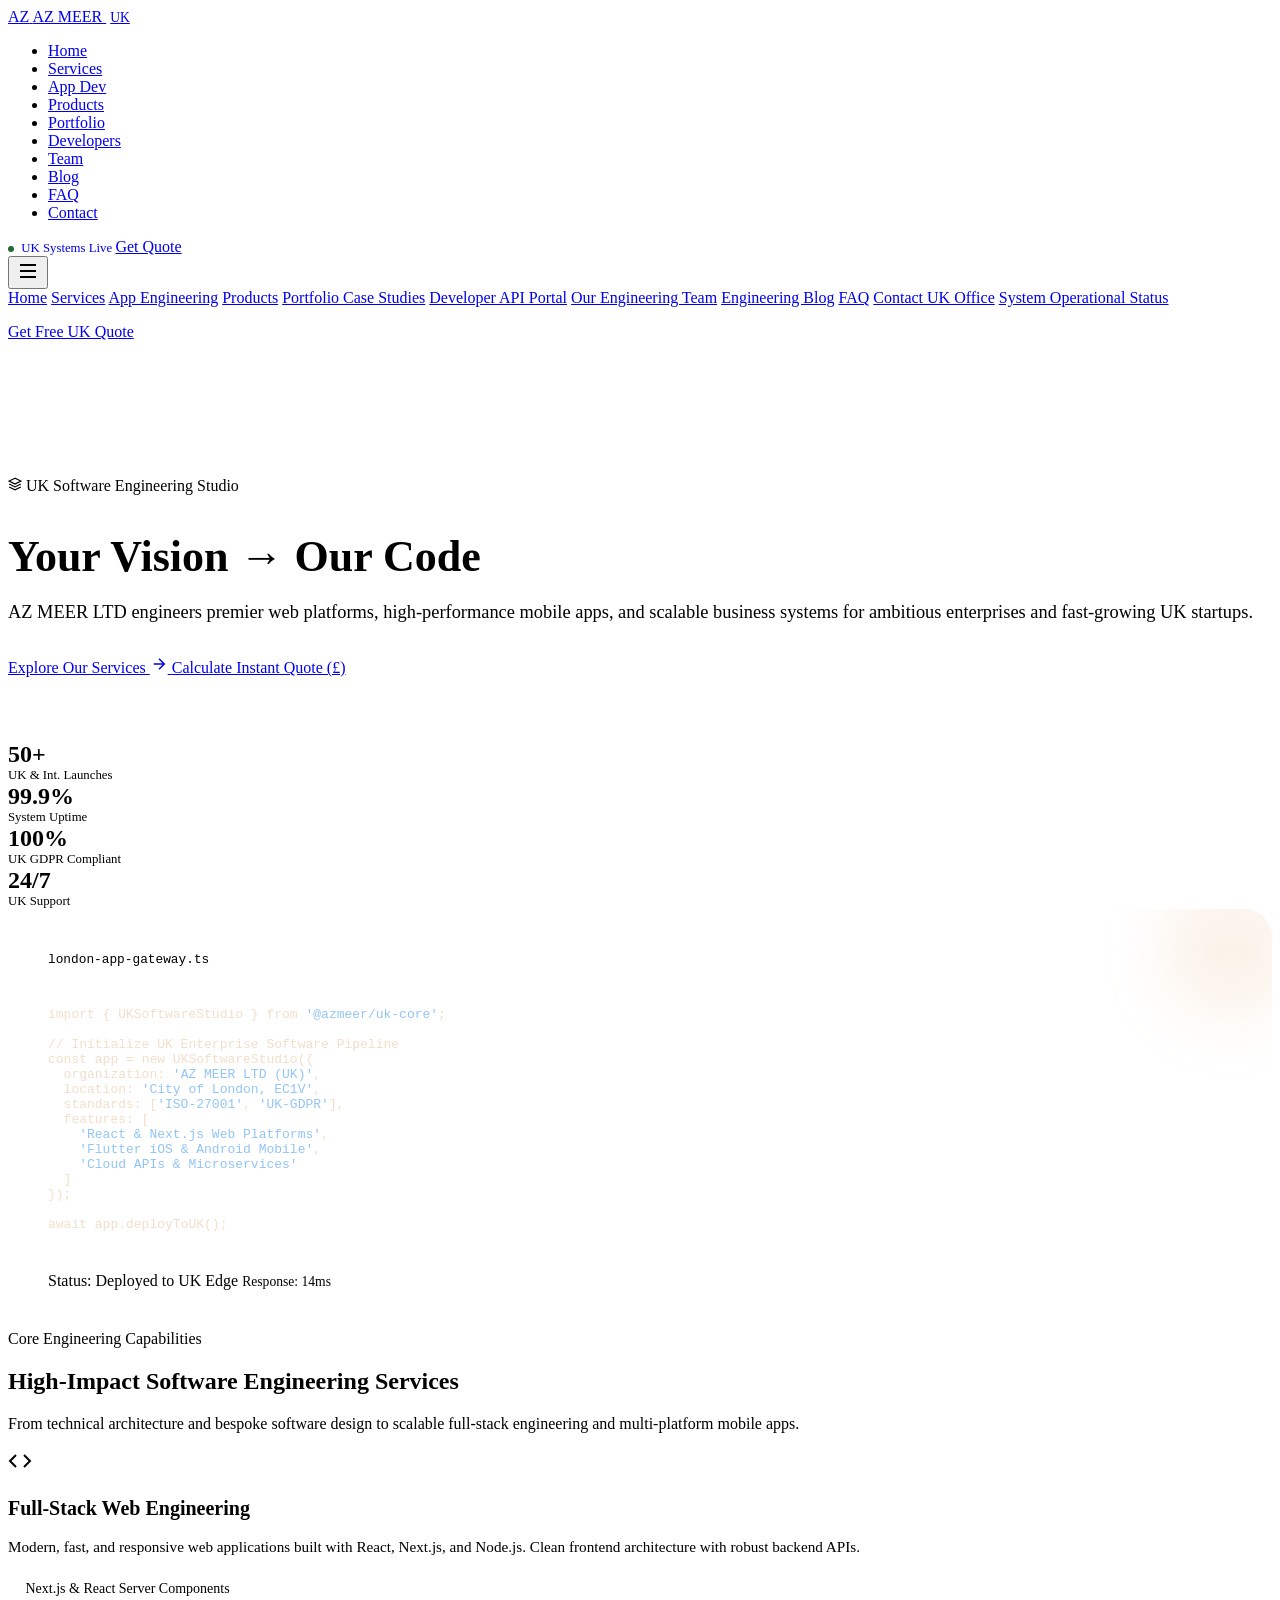
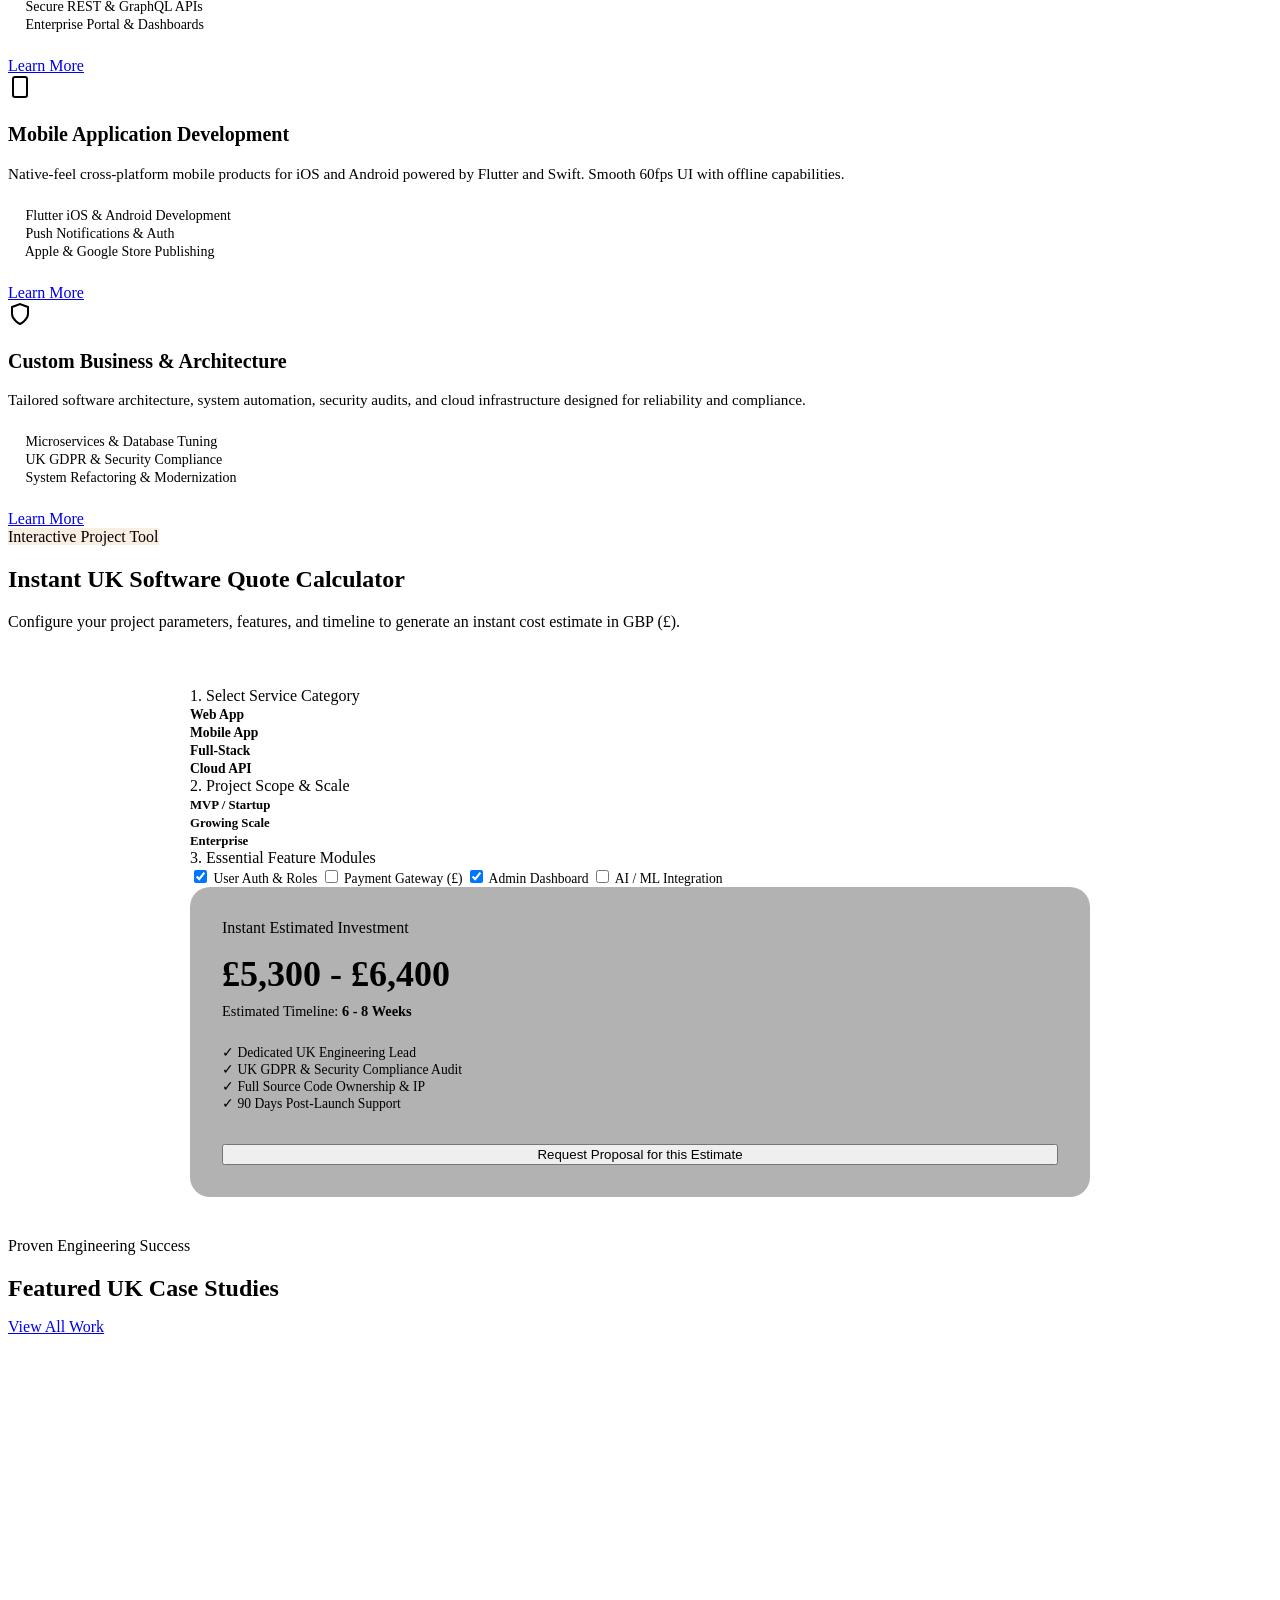
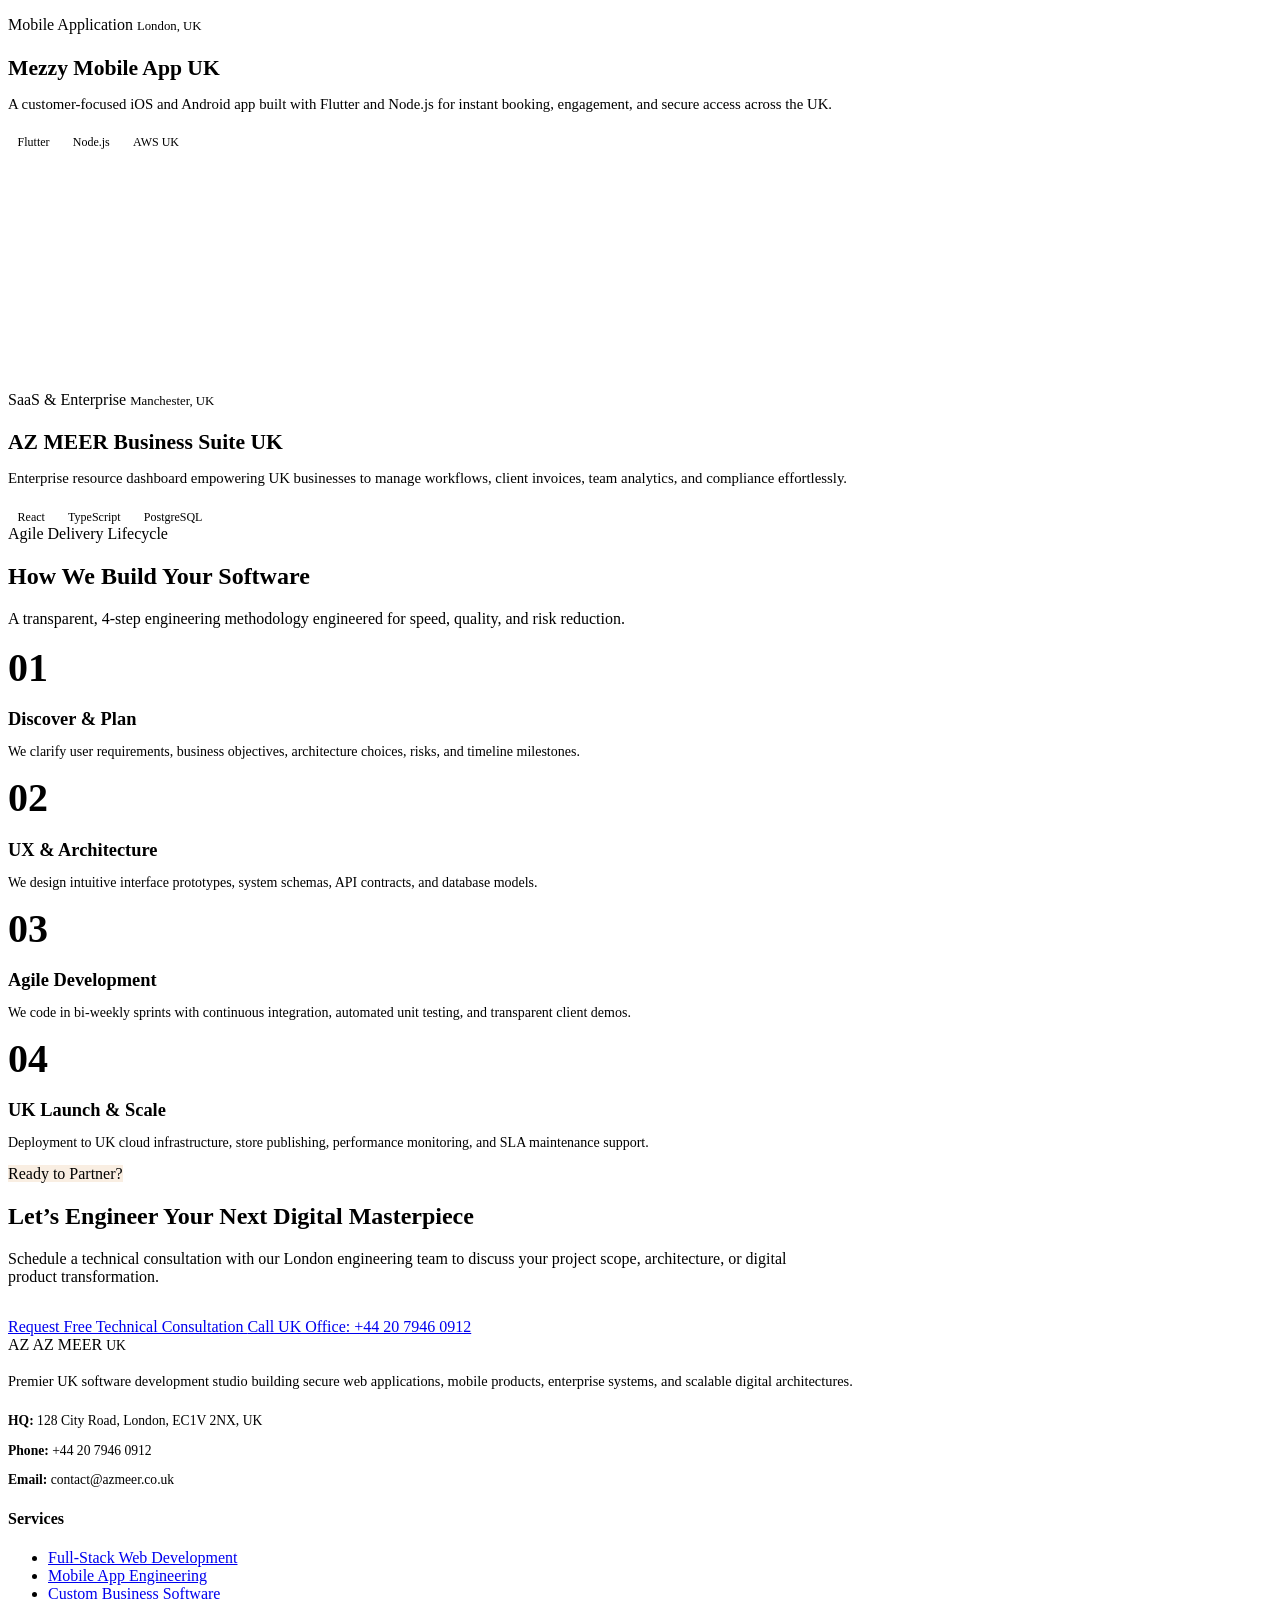
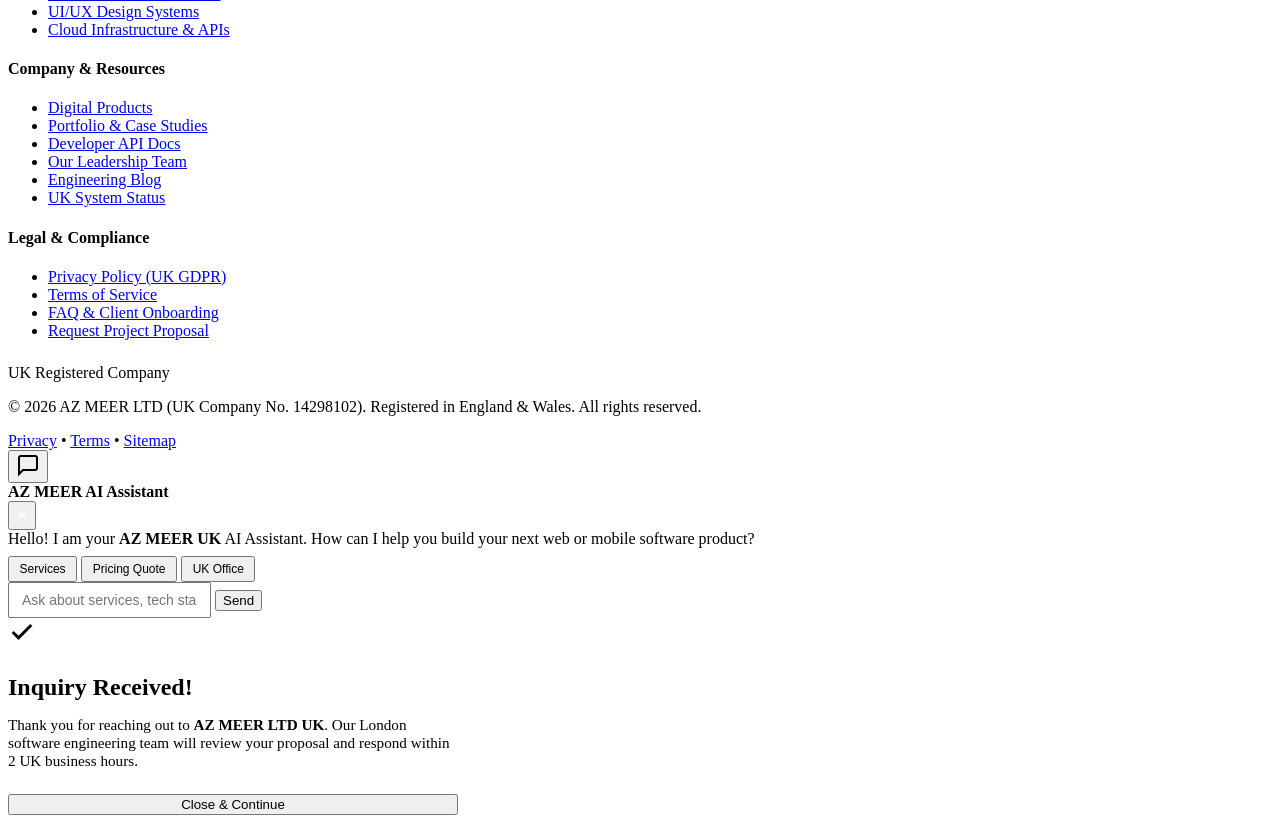
==== index.html @ c420ee51 "git upload" ====
<!DOCTYPE html>
<html lang="en-GB">
<head>
  <meta charset="UTF-8">
  <meta name="viewport" content="width=device-width, initial-scale=1.0">
  <title>AZ MEER LTD | Best UK Software Development Company | Web & Mobile Apps</title>
  <meta name="description" content="AZ MEER LTD is a top UK software development company based in London, specializing in full-stack web applications, iOS/Android mobile apps, custom software architecture, and digital product engineering.">
  <meta name="keywords" content="AZ MEER LTD, software company UK, web development London, mobile app development UK, custom software engineering, Flutter developer UK, React development UK, UK software agency">
  <meta name="author" content="AZ MEER LTD">
  <meta name="robots" content="index, follow, max-image-preview:large">
  <meta name="theme-color" content="#17252d">
  <link rel="icon" type="image/svg+xml" href="favicon.svg">
  <link rel="canonical" href="https://azmeer.co.uk/">

  <!-- Open Graph / Facebook / LinkedIn -->
  <meta property="og:locale" content="en_GB">
  <meta property="og:type" content="website">
  <meta property="og:title" content="AZ MEER LTD | Best UK Software Development Company">
  <meta property="og:description" content="Secure web applications, mobile apps, enterprise software, and digital products by AZ MEER LTD UK.">
  <meta property="og:url" content="https://azmeer.co.uk/">
  <meta property="og:site_name" content="AZ MEER LTD UK">
  <meta property="og:image" content="https://azmeer.co.uk/favicon.svg">

  <!-- Twitter -->
  <meta name="twitter:card" content="summary_large_image">
  <meta name="twitter:title" content="AZ MEER LTD | Premier UK Software Engineering Studio">
  <meta name="twitter:description" content="Custom web & mobile apps engineered for speed, security, and growth by AZ MEER LTD in London, UK.">
  <meta name="twitter:image" content="https://azmeer.co.uk/favicon.svg">

  <!-- CSS Styles -->
  <link rel="stylesheet" href="css/style.css">

  <!-- Schema.org JSON-LD Structured Data for UK Software Organization -->
  <script type="application/ld+json">
  {
    "@context": "https://schema.org",
    "@type": "SoftwareCompany",
    "@id": "https://azmeer.co.uk/#organization",
    "name": "AZ MEER LTD",
    "url": "https://azmeer.co.uk/",
    "logo": "https://azmeer.co.uk/favicon.svg",
    "description": "Premier UK software engineering company delivering full-stack web apps, mobile apps, custom business software, and API platforms.",
    "email": "contact@azmeer.co.uk",
    "telephone": "+442079460912",
    "priceRange": "£££",
    "address": {
      "@type": "PostalAddress",
      "streetAddress": "128 City Road",
      "addressLocality": "London",
      "postalCode": "EC1V 2NX",
      "addressCountry": "GB"
    },
    "sameAs": [
      "https://github.com/azmeer-uk",
      "https://www.linkedin.com/company/azmeer-uk"
    ],
    "knowsAbout": [
      "Web Application Development",
      "Mobile App Engineering",
      "Custom Enterprise Software",
      "UI/UX Design Systems",
      "Cloud Infrastructure & APIs",
      "UK GDPR & Security Compliance"
    ]
  }
  </script>
</head>
<body>

  <!-- Header / Navigation -->
  <header class="header">
    <div class="container nav-container">
      <a href="index.html" class="logo">
        <span class="logo-badge">AZ</span>
        <span>AZ MEER <span style="font-weight: 400; font-size: 0.85rem; color: var(--text-on-light-muted); margin-left: 0.25rem;">UK</span></span>
      </a>
      <ul class="nav-links">
        <li><a href="index.html" class="nav-link active">Home</a></li>
        <li><a href="services.html" class="nav-link">Services</a></li>
        <li><a href="app-developer.html" class="nav-link">App Dev</a></li>
        <li><a href="products.html" class="nav-link">Products</a></li>
        <li><a href="portfolio.html" class="nav-link">Portfolio</a></li>
        <li><a href="developers.html" class="nav-link">Developers</a></li>
        <li><a href="team.html" class="nav-link">Team</a></li>
        <li><a href="blog.html" class="nav-link">Blog</a></li>
        <li><a href="faq.html" class="nav-link">FAQ</a></li>
        <li><a href="contact.html" class="nav-link">Contact</a></li>
      </ul>
      <div class="nav-cta">
        <a href="status.html" class="badge badge-success" style="text-transform: none; font-size: 0.8rem; text-decoration: none;">
          <span style="display:inline-block; width:6px; height:6px; border-radius:50%; background-color:#1F6B33; margin-right:4px;"></span> UK Systems Live
        </a>
        <a href="contact.html" class="btn btn-primary btn-sm">Get Quote</a>
      </div>
      <button class="mobile-toggle" id="mobile-toggle-btn" aria-label="Toggle Navigation Menu">
        <svg width="24" height="24" viewBox="0 0 24 24" fill="none" stroke="currentColor" stroke-width="2"><path d="M4 6h16M4 12h16M4 18h16"/></svg>
      </button>
    </div>
    <!-- Mobile Drawer -->
    <div class="mobile-drawer" id="mobile-drawer">
      <a href="index.html" class="mobile-nav-link">Home</a>
      <a href="services.html" class="mobile-nav-link">Services</a>
      <a href="app-developer.html" class="mobile-nav-link">App Engineering</a>
      <a href="products.html" class="mobile-nav-link">Products</a>
      <a href="portfolio.html" class="mobile-nav-link">Portfolio Case Studies</a>
      <a href="developers.html" class="mobile-nav-link">Developer API Portal</a>
      <a href="team.html" class="mobile-nav-link">Our Engineering Team</a>
      <a href="blog.html" class="mobile-nav-link">Engineering Blog</a>
      <a href="faq.html" class="mobile-nav-link">FAQ</a>
      <a href="contact.html" class="mobile-nav-link">Contact UK Office</a>
      <a href="status.html" class="mobile-nav-link">System Operational Status</a>
      <div style="margin-top: 1rem;">
        <a href="contact.html" class="btn btn-primary" style="width: 100%;">Get Free UK Quote</a>
      </div>
    </div>
  </header>

  <!-- Hero Section -->
  <main>
    <section class="section" style="padding-top: 8.5rem; background: linear-gradient(180deg, var(--bg-page) 0%, var(--surface-light) 100%); border-bottom: 1px solid var(--border-light);">
      <div class="container grid grid-cols-1 md:grid-cols-2 gap-12 items-center">
        <div>
          <div class="section-eyebrow">
            <span class="badge">
              <svg width="14" height="14" viewBox="0 0 24 24" fill="none" stroke="currentColor" stroke-width="2"><path d="M12 2L2 7l10 5 10-5-10-5zM2 17l10 5 10-5M2 12l10 5 10-5"/></svg>
              UK Software Engineering Studio
            </span>
          </div>
          <h1 class="section-heading" style="font-size: 2.75rem; font-weight: 900; line-height: 1.15; margin-bottom: 1.25rem;">
            Your Vision <span style="color: var(--accent-hover);">→ Our Code</span>
          </h1>
          <p class="section-subtitle" style="margin-bottom: 2rem; font-size: 1.15rem;">
            AZ MEER LTD engineers premier web platforms, high-performance mobile apps, and scalable business systems for ambitious enterprises and fast-growing UK startups.
          </p>
          <div class="flex flex-wrap gap-4 items-center" style="margin-bottom: 2.5rem;">
            <a href="services.html" class="btn btn-primary">
              Explore Our Services
              <svg width="18" height="18" viewBox="0 0 24 24" fill="none" stroke="currentColor" stroke-width="2"><path d="M5 12h14M12 5l7 7-7 7"/></svg>
            </a>
            <a href="#quote-calculator" class="btn btn-secondary">
              Calculate Instant Quote (£)
            </a>
          </div>
          <!-- Trust Indicators -->
          <div class="grid grid-cols-2 sm:grid-cols-4 gap-4" style="padding-top: 1.5rem; border-top: 1px solid var(--border-light);">
            <div>
              <div style="font-weight: 800; font-size: 1.5rem; color: var(--text-on-light-heading);">50+</div>
              <div style="font-size: 0.8rem; color: var(--text-on-light-muted);">UK & Int. Launches</div>
            </div>
            <div>
              <div style="font-weight: 800; font-size: 1.5rem; color: var(--text-on-light-heading);">99.9%</div>
              <div style="font-size: 0.8rem; color: var(--text-on-light-muted);">System Uptime</div>
            </div>
            <div>
              <div style="font-weight: 800; font-size: 1.5rem; color: var(--text-on-light-heading);">100%</div>
              <div style="font-size: 0.8rem; color: var(--text-on-light-muted);">UK GDPR Compliant</div>
            </div>
            <div>
              <div style="font-weight: 800; font-size: 1.5rem; color: var(--text-on-light-heading);">24/7</div>
              <div style="font-size: 0.8rem; color: var(--text-on-light-muted);">UK Support</div>
            </div>
          </div>
        </div>

        <!-- Hero Card Graphic -->
        <div>
          <div class="card card-dark" style="border-radius: 1.75rem; padding: 2.5rem; box-shadow: var(--shadow-dark); position: relative; overflow: hidden;">
            <div style="position: absolute; top: -30px; right: -30px; width: 140px; height: 140px; background: rgba(224,169,109,0.15); border-radius: 50%; filter: blur(30px);"></div>
            <div class="flex items-center justify-between" style="margin-bottom: 1.5rem; border-bottom: 1px solid var(--border-dark); padding-bottom: 1rem;">
              <div class="flex items-center gap-2">
                <span style="width: 12px; height: 12px; background-color: #ff5f56; border-radius: 50%;"></span>
                <span style="width: 12px; height: 12px; background-color: #ffbd2e; border-radius: 50%;"></span>
                <span style="width: 12px; height: 12px; background-color: #27c93f; border-radius: 50%;"></span>
              </div>
              <span style="font-family: monospace; font-size: 0.8rem; color: var(--text-on-dark-muted);">london-app-gateway.ts</span>
            </div>
            <pre class="api-code-block" style="padding: 0; background: transparent; color: #f1dfc9;"><code><span style="color: var(--accent);">import</span> { UKSoftwareStudio } <span style="color: var(--accent);">from</span> <span style="color: #92c5f6;">'@azmeer/uk-core'</span>;

<span style="color: var(--text-on-dark-muted);">// Initialize UK Enterprise Software Pipeline</span>
<span style="color: var(--accent);">const</span> app = <span style="color: var(--accent);">new</span> UKSoftwareStudio({
  organization: <span style="color: #92c5f6;">'AZ MEER LTD (UK)'</span>,
  location: <span style="color: #92c5f6;">'City of London, EC1V'</span>,
  standards: [<span style="color: #92c5f6;">'ISO-27001'</span>, <span style="color: #92c5f6;">'UK-GDPR'</span>],
  features: [
    <span style="color: #92c5f6;">'React & Next.js Web Platforms'</span>,
    <span style="color: #92c5f6;">'Flutter iOS & Android Mobile'</span>,
    <span style="color: #92c5f6;">'Cloud APIs & Microservices'</span>
  ]
});

<span style="color: var(--accent);">await</span> app.deployToUK();</code></pre>
            <div style="margin-top: 1.5rem; padding-top: 1rem; border-top: 1px solid var(--border-dark);" class="flex items-center justify-between">
              <span class="badge badge-success">Status: Deployed to UK Edge</span>
              <span style="font-size: 0.85rem; color: var(--text-on-dark-muted);">Response: 14ms</span>
            </div>
          </div>
        </div>
      </div>
    </section>

    <!-- Services Overview Section -->
    <section class="section">
      <div class="container">
        <div class="section-title center">
          <span class="badge section-eyebrow">Core Engineering Capabilities</span>
          <h2 class="section-heading">High-Impact Software Engineering Services</h2>
          <p class="section-subtitle">
            From technical architecture and bespoke software design to scalable full-stack engineering and multi-platform mobile apps.
          </p>
        </div>

        <div class="grid grid-cols-1 md:grid-cols-3 gap-8">
          <!-- Service 1 -->
          <div class="card">
            <div class="icon-box">
              <svg width="24" height="24" viewBox="0 0 24 24" fill="none" stroke="currentColor" stroke-width="2"><path d="M16 18l6-6-6-6M8 6l-6 6 6 6"/></svg>
            </div>
            <h3 style="font-size: 1.25rem; font-weight: 700; color: var(--text-on-light-heading); margin-bottom: 0.75rem;">
              Full-Stack Web Engineering
            </h3>
            <p style="color: var(--text-on-light-body); font-size: 0.95rem; margin-bottom: 1.25rem; line-height: 1.6;">
              Modern, fast, and responsive web applications built with React, Next.js, and Node.js. Clean frontend architecture with robust backend APIs.
            </p>
            <ul style="list-style: none; padding: 0; margin-bottom: 1.5rem; font-size: 0.875rem; color: var(--text-on-light-muted);" class="flex flex-col gap-2">
              <li class="flex items-center gap-2"><svg width="14" height="14" viewBox="0 0 24 24" fill="none" stroke="var(--accent-hover)" stroke-width="3"><path d="M20 6L9 17l-5-5"/></svg> Next.js & React Server Components</li>
              <li class="flex items-center gap-2"><svg width="14" height="14" viewBox="0 0 24 24" fill="none" stroke="var(--accent-hover)" stroke-width="3"><path d="M20 6L9 17l-5-5"/></svg> Secure REST & GraphQL APIs</li>
              <li class="flex items-center gap-2"><svg width="14" height="14" viewBox="0 0 24 24" fill="none" stroke="var(--accent-hover)" stroke-width="3"><path d="M20 6L9 17l-5-5"/></svg> Enterprise Portal & Dashboards</li>
            </ul>
            <div style="margin-top: auto;">
              <a href="services.html" class="btn btn-secondary btn-sm" style="width: 100%;">Learn More</a>
            </div>
          </div>

          <!-- Service 2 -->
          <div class="card">
            <div class="icon-box">
              <svg width="24" height="24" viewBox="0 0 24 24" fill="none" stroke="currentColor" stroke-width="2"><rect x="5" y="2" width="14" height="20" rx="2" ry="2"/><line x1="12" y1="18" x2="12.01" y2="18"/></svg>
            </div>
            <h3 style="font-size: 1.25rem; font-weight: 700; color: var(--text-on-light-heading); margin-bottom: 0.75rem;">
              Mobile Application Development
            </h3>
            <p style="color: var(--text-on-light-body); font-size: 0.95rem; margin-bottom: 1.25rem; line-height: 1.6;">
              Native-feel cross-platform mobile products for iOS and Android powered by Flutter and Swift. Smooth 60fps UI with offline capabilities.
            </p>
            <ul style="list-style: none; padding: 0; margin-bottom: 1.5rem; font-size: 0.875rem; color: var(--text-on-light-muted);" class="flex flex-col gap-2">
              <li class="flex items-center gap-2"><svg width="14" height="14" viewBox="0 0 24 24" fill="none" stroke="var(--accent-hover)" stroke-width="3"><path d="M20 6L9 17l-5-5"/></svg> Flutter iOS & Android Development</li>
              <li class="flex items-center gap-2"><svg width="14" height="14" viewBox="0 0 24 24" fill="none" stroke="var(--accent-hover)" stroke-width="3"><path d="M20 6L9 17l-5-5"/></svg> Push Notifications & Auth</li>
              <li class="flex items-center gap-2"><svg width="14" height="14" viewBox="0 0 24 24" fill="none" stroke="var(--accent-hover)" stroke-width="3"><path d="M20 6L9 17l-5-5"/></svg> Apple & Google Store Publishing</li>
            </ul>
            <div style="margin-top: auto;">
              <a href="app-developer.html" class="btn btn-secondary btn-sm" style="width: 100%;">Learn More</a>
            </div>
          </div>

          <!-- Service 3 -->
          <div class="card">
            <div class="icon-box">
              <svg width="24" height="24" viewBox="0 0 24 24" fill="none" stroke="currentColor" stroke-width="2"><path d="M12 22s8-4 8-10V5l-8-3-8 3v7c0 6 8 10 8 10z"/></svg>
            </div>
            <h3 style="font-size: 1.25rem; font-weight: 700; color: var(--text-on-light-heading); margin-bottom: 0.75rem;">
              Custom Business & Architecture
            </h3>
            <p style="color: var(--text-on-light-body); font-size: 0.95rem; margin-bottom: 1.25rem; line-height: 1.6;">
              Tailored software architecture, system automation, security audits, and cloud infrastructure designed for reliability and compliance.
            </p>
            <ul style="list-style: none; padding: 0; margin-bottom: 1.5rem; font-size: 0.875rem; color: var(--text-on-light-muted);" class="flex flex-col gap-2">
              <li class="flex items-center gap-2"><svg width="14" height="14" viewBox="0 0 24 24" fill="none" stroke="var(--accent-hover)" stroke-width="3"><path d="M20 6L9 17l-5-5"/></svg> Microservices & Database Tuning</li>
              <li class="flex items-center gap-2"><svg width="14" height="14" viewBox="0 0 24 24" fill="none" stroke="var(--accent-hover)" stroke-width="3"><path d="M20 6L9 17l-5-5"/></svg> UK GDPR & Security Compliance</li>
              <li class="flex items-center gap-2"><svg width="14" height="14" viewBox="0 0 24 24" fill="none" stroke="var(--accent-hover)" stroke-width="3"><path d="M20 6L9 17l-5-5"/></svg> System Refactoring & Modernization</li>
            </ul>
            <div style="margin-top: auto;">
              <a href="services.html" class="btn btn-secondary btn-sm" style="width: 100%;">Learn More</a>
            </div>
          </div>
        </div>
      </div>
    </section>

    <!-- Interactive Scope & Quote Estimator Section -->
    <section class="section section-dark" id="calculator-section">
      <div class="container">
        <div class="section-title center">
          <span class="badge section-eyebrow" style="background-color: rgba(224,169,109,0.2); color: var(--accent);">Interactive Project Tool</span>
          <h2 class="section-heading">Instant UK Software Quote Calculator</h2>
          <p class="section-subtitle">
            Configure your project parameters, features, and timeline to generate an instant cost estimate in GBP (£).
          </p>
        </div>

        <div class="card card-dark" style="max-width: 900px; margin: 0 auto; border-radius: 1.5rem; padding: 2.5rem;" id="quote-calculator">
          <div class="grid grid-cols-1 md:grid-cols-2 gap-8">
            <!-- Left Controls -->
            <div class="flex flex-col gap-6">
              <div>
                <label class="form-label" style="color: var(--text-on-dark-heading);">1. Select Service Category</label>
                <div class="grid grid-cols-2 gap-2">
                  <div class="calc-option-card selected" data-calc-service="web">
                    <span style="font-weight: 600; font-size: 0.85rem; color: var(--text-on-light-heading);">Web App</span>
                  </div>
                  <div class="calc-option-card" data-calc-service="mobile">
                    <span style="font-weight: 600; font-size: 0.85rem; color: var(--text-on-light-heading);">Mobile App</span>
                  </div>
                  <div class="calc-option-card" data-calc-service="fullstack">
                    <span style="font-weight: 600; font-size: 0.85rem; color: var(--text-on-light-heading);">Full-Stack</span>
                  </div>
                  <div class="calc-option-card" data-calc-service="cloud">
                    <span style="font-weight: 600; font-size: 0.85rem; color: var(--text-on-light-heading);">Cloud API</span>
                  </div>
                </div>
              </div>

              <div>
                <label class="form-label" style="color: var(--text-on-dark-heading);">2. Project Scope & Scale</label>
                <div class="grid grid-cols-3 gap-2">
                  <div class="calc-option-card selected" data-calc-scope="mvp">
                    <span style="font-weight: 600; font-size: 0.8rem; color: var(--text-on-light-heading);">MVP / Startup</span>
                  </div>
                  <div class="calc-option-card" data-calc-scope="mid">
                    <span style="font-weight: 600; font-size: 0.8rem; color: var(--text-on-light-heading);">Growing Scale</span>
                  </div>
                  <div class="calc-option-card" data-calc-scope="enterprise">
                    <span style="font-weight: 600; font-size: 0.8rem; color: var(--text-on-light-heading);">Enterprise</span>
                  </div>
                </div>
              </div>

              <div>
                <label class="form-label" style="color: var(--text-on-dark-heading);">3. Essential Feature Modules</label>
                <div class="grid grid-cols-2 gap-2" style="font-size: 0.85rem;">
                  <label class="flex items-center gap-2" style="cursor: pointer;">
                    <input type="checkbox" data-calc-addon="auth" checked> User Auth & Roles
                  </label>
                  <label class="flex items-center gap-2" style="cursor: pointer;">
                    <input type="checkbox" data-calc-addon="payment"> Payment Gateway (£)
                  </label>
                  <label class="flex items-center gap-2" style="cursor: pointer;">
                    <input type="checkbox" data-calc-addon="dashboard" checked> Admin Dashboard
                  </label>
                  <label class="flex items-center gap-2" style="cursor: pointer;">
                    <input type="checkbox" data-calc-addon="ai"> AI / ML Integration
                  </label>
                </div>
              </div>
            </div>

            <!-- Right Estimated Result Card -->
            <div style="background: rgba(0,0,0,0.3); border: 1px solid var(--border-dark); border-radius: 1.25rem; padding: 2rem;" class="flex flex-col justify-between">
              <div>
                <div class="badge badge-success" style="margin-bottom: 1rem;">Instant Estimated Investment</div>
                <div style="font-size: 2.25rem; font-weight: 900; color: var(--accent); margin-bottom: 0.5rem;" id="calc-estimate-price">
                  £5,300 - £6,400
                </div>
                <div style="font-size: 0.9rem; color: var(--text-on-dark-muted); margin-bottom: 1.5rem;">
                  Estimated Timeline: <strong style="color: var(--text-on-dark-heading);" id="calc-estimate-time">6 - 8 Weeks</strong>
                </div>
                <ul style="font-size: 0.85rem; color: var(--text-on-dark-muted); list-style: none; padding: 0;" class="flex flex-col gap-2">
                  <li>✓ Dedicated UK Engineering Lead</li>
                  <li>✓ UK GDPR & Security Compliance Audit</li>
                  <li>✓ Full Source Code Ownership & IP</li>
                  <li>✓ 90 Days Post-Launch Support</li>
                </ul>
              </div>

              <div style="margin-top: 2rem;">
                <button class="btn btn-primary" id="calc-request-btn" style="width: 100%;">
                  Request Proposal for this Estimate
                </button>
              </div>
            </div>
          </div>
        </div>
      </div>
    </section>

    <!-- Case Studies / Featured Portfolio -->
    <section class="section">
      <div class="container">
        <div class="flex flex-col md:flex-row items-start md:items-end justify-between section-title" style="margin-bottom: 2.5rem;">
          <div>
            <span class="badge section-eyebrow">Proven Engineering Success</span>
            <h2 class="section-heading" style="margin-bottom: 0;">Featured UK Case Studies</h2>
          </div>
          <div style="margin-top: 1rem;">
            <a href="portfolio.html" class="btn btn-secondary">View All Work</a>
          </div>
        </div>

        <div class="grid grid-cols-1 md:grid-cols-2 gap-8">
          <!-- Portfolio 1 -->
          <div class="card">
            <div style="height: 220px; background: url('https://images.unsplash.com/photo-1512941937669-90a1b58e7e9c?auto=format&fit=crop&w=1200&q=80') center/cover; border-radius: 0.875rem; margin-bottom: 1.25rem;"></div>
            <div class="flex items-center justify-between" style="margin-bottom: 0.5rem;">
              <span class="badge">Mobile Application</span>
              <span style="font-size: 0.8rem; color: var(--text-on-light-muted);">London, UK</span>
            </div>
            <h3 style="font-size: 1.35rem; font-weight: 700; color: var(--text-on-light-heading); margin-bottom: 0.5rem;">
              Mezzy Mobile App UK
            </h3>
            <p style="color: var(--text-on-light-body); font-size: 0.925rem; margin-bottom: 1.25rem;">
              A customer-focused iOS and Android app built with Flutter and Node.js for instant booking, engagement, and secure access across the UK.
            </p>
            <div class="flex flex-wrap gap-2" style="margin-top: auto;">
              <span class="tab-pill" style="font-size: 0.75rem; padding: 0.2rem 0.6rem;">Flutter</span>
              <span class="tab-pill" style="font-size: 0.75rem; padding: 0.2rem 0.6rem;">Node.js</span>
              <span class="tab-pill" style="font-size: 0.75rem; padding: 0.2rem 0.6rem;">AWS UK</span>
            </div>
          </div>

          <!-- Portfolio 2 -->
          <div class="card">
            <div style="height: 220px; background: url('https://images.unsplash.com/photo-1460925895917-afdab827c52f?auto=format&fit=crop&w=1200&q=80') center/cover; border-radius: 0.875rem; margin-bottom: 1.25rem;"></div>
            <div class="flex items-center justify-between" style="margin-bottom: 0.5rem;">
              <span class="badge">SaaS & Enterprise</span>
              <span style="font-size: 0.8rem; color: var(--text-on-light-muted);">Manchester, UK</span>
            </div>
            <h3 style="font-size: 1.35rem; font-weight: 700; color: var(--text-on-light-heading); margin-bottom: 0.5rem;">
              AZ MEER Business Suite UK
            </h3>
            <p style="color: var(--text-on-light-body); font-size: 0.925rem; margin-bottom: 1.25rem;">
              Enterprise resource dashboard empowering UK businesses to manage workflows, client invoices, team analytics, and compliance effortlessly.
            </p>
            <div class="flex flex-wrap gap-2" style="margin-top: auto;">
              <span class="tab-pill" style="font-size: 0.75rem; padding: 0.2rem 0.6rem;">React</span>
              <span class="tab-pill" style="font-size: 0.75rem; padding: 0.2rem 0.6rem;">TypeScript</span>
              <span class="tab-pill" style="font-size: 0.75rem; padding: 0.2rem 0.6rem;">PostgreSQL</span>
            </div>
          </div>
        </div>
      </div>
    </section>

    <!-- Development Process Timeline -->
    <section class="section" style="background-color: var(--surface-light); border-top: 1px solid var(--border-light); border-bottom: 1px solid var(--border-light);">
      <div class="container">
        <div class="section-title center">
          <span class="badge section-eyebrow">Agile Delivery Lifecycle</span>
          <h2 class="section-heading">How We Build Your Software</h2>
          <p class="section-subtitle">
            A transparent, 4-step engineering methodology engineered for speed, quality, and risk reduction.
          </p>
        </div>

        <div class="grid grid-cols-1 sm:grid-cols-2 lg:grid-cols-4 gap-6">
          <div class="card" style="background-color: var(--bg-page);">
            <div style="font-size: 2.5rem; font-weight: 900; color: var(--accent); margin-bottom: 0.5rem;">01</div>
            <h3 style="font-size: 1.15rem; font-weight: 700; color: var(--text-on-light-heading); margin-bottom: 0.5rem;">Discover & Plan</h3>
            <p style="font-size: 0.875rem; color: var(--text-on-light-body);">
              We clarify user requirements, business objectives, architecture choices, risks, and timeline milestones.
            </p>
          </div>

          <div class="card" style="background-color: var(--bg-page);">
            <div style="font-size: 2.5rem; font-weight: 900; color: var(--accent); margin-bottom: 0.5rem;">02</div>
            <h3 style="font-size: 1.15rem; font-weight: 700; color: var(--text-on-light-heading); margin-bottom: 0.5rem;">UX & Architecture</h3>
            <p style="font-size: 0.875rem; color: var(--text-on-light-body);">
              We design intuitive interface prototypes, system schemas, API contracts, and database models.
            </p>
          </div>

          <div class="card" style="background-color: var(--bg-page);">
            <div style="font-size: 2.5rem; font-weight: 900; color: var(--accent); margin-bottom: 0.5rem;">03</div>
            <h3 style="font-size: 1.15rem; font-weight: 700; color: var(--text-on-light-heading); margin-bottom: 0.5rem;">Agile Development</h3>
            <p style="font-size: 0.875rem; color: var(--text-on-light-body);">
              We code in bi-weekly sprints with continuous integration, automated unit testing, and transparent client demos.
            </p>
          </div>

          <div class="card" style="background-color: var(--bg-page);">
            <div style="font-size: 2.5rem; font-weight: 900; color: var(--accent); margin-bottom: 0.5rem;">04</div>
            <h3 style="font-size: 1.15rem; font-weight: 700; color: var(--text-on-light-heading); margin-bottom: 0.5rem;">UK Launch & Scale</h3>
            <p style="font-size: 0.875rem; color: var(--text-on-light-body);">
              Deployment to UK cloud infrastructure, store publishing, performance monitoring, and SLA maintenance support.
            </p>
          </div>
        </div>
      </div>
    </section>

    <!-- Call To Action Section -->
    <section class="section section-dark">
      <div class="container text-center" style="max-width: 800px;">
        <span class="badge section-eyebrow" style="background-color: rgba(224,169,109,0.2); color: var(--accent);">Ready to Partner?</span>
        <h2 class="section-heading">Let’s Engineer Your Next Digital Masterpiece</h2>
        <p class="section-subtitle" style="margin-left: auto; margin-right: auto; margin-bottom: 2rem;">
          Schedule a technical consultation with our London engineering team to discuss your project scope, architecture, or digital product transformation.
        </p>
        <div class="flex justify-center gap-4 flex-wrap">
          <a href="contact.html" class="btn btn-primary">
            Request Free Technical Consultation
          </a>
          <a href="tel:+442079460912" class="btn btn-dark">
            Call UK Office: +44 20 7946 0912
          </a>
        </div>
      </div>
    </section>
  </main>

  <!-- Footer -->
  <footer class="footer">
    <div class="container grid grid-cols-1 md:grid-cols-4 gap-8">
      <div>
        <div class="logo" style="color: var(--text-on-dark-heading); margin-bottom: 1rem;">
          <span class="logo-badge">AZ</span>
          <span>AZ MEER <span style="font-weight: 400; font-size: 0.85rem; color: var(--text-on-dark-muted);">UK</span></span>
        </div>
        <p style="font-size: 0.9rem; color: var(--text-on-dark-muted); margin-bottom: 1.25rem; line-height: 1.6;">
          Premier UK software development studio building secure web applications, mobile products, enterprise systems, and scalable digital architectures.
        </p>
        <div style="font-size: 0.85rem; color: var(--text-on-dark-muted);">
          <p><strong>HQ:</strong> 128 City Road, London, EC1V 2NX, UK</p>
          <p><strong>Phone:</strong> +44 20 7946 0912</p>
          <p><strong>Email:</strong> contact@azmeer.co.uk</p>
        </div>
      </div>
      <div>
        <h4 class="footer-heading">Services</h4>
        <ul class="footer-links">
          <li><a href="services.html" class="footer-link">Full-Stack Web Development</a></li>
          <li><a href="app-developer.html" class="footer-link">Mobile App Engineering</a></li>
          <li><a href="services.html" class="footer-link">Custom Business Software</a></li>
          <li><a href="services.html" class="footer-link">UI/UX Design Systems</a></li>
          <li><a href="services.html" class="footer-link">Cloud Infrastructure & APIs</a></li>
        </ul>
      </div>
      <div>
        <h4 class="footer-heading">Company & Resources</h4>
        <ul class="footer-links">
          <li><a href="products.html" class="footer-link">Digital Products</a></li>
          <li><a href="portfolio.html" class="footer-link">Portfolio & Case Studies</a></li>
          <li><a href="developers.html" class="footer-link">Developer API Docs</a></li>
          <li><a href="team.html" class="footer-link">Our Leadership Team</a></li>
          <li><a href="blog.html" class="footer-link">Engineering Blog</a></li>
          <li><a href="status.html" class="footer-link">UK System Status</a></li>
        </ul>
      </div>
      <div>
        <h4 class="footer-heading">Legal & Compliance</h4>
        <ul class="footer-links">
          <li><a href="privacy-policy.html" class="footer-link">Privacy Policy (UK GDPR)</a></li>
          <li><a href="terms.html" class="footer-link">Terms of Service</a></li>
          <li><a href="faq.html" class="footer-link">FAQ & Client Onboarding</a></li>
          <li><a href="contact.html" class="footer-link">Request Project Proposal</a></li>
        </ul>
        <div style="margin-top: 1.5rem;">
          <span class="badge badge-success">UK Registered Company</span>
        </div>
      </div>
    </div>
    <div class="container footer-bottom">
      <p>© 2026 AZ MEER LTD (UK Company No. 14298102). Registered in England & Wales. All rights reserved.</p>
      <div class="flex gap-4">
        <a href="privacy-policy.html" class="footer-link">Privacy</a>
        <span>•</span>
        <a href="terms.html" class="footer-link">Terms</a>
        <span>•</span>
        <a href="sitemap.xml" class="footer-link">Sitemap</a>
      </div>
    </div>
  </footer>

  <!-- Floating AI Chatbot Trigger & Window -->
  <button class="chatbot-trigger" id="chatbot-trigger-btn" aria-label="Open AI Assistant">
    <svg width="24" height="24" viewBox="0 0 24 24" fill="none" stroke="currentColor" stroke-width="2"><path d="M21 15a2 2 0 0 1-2 2H7l-4 4V5a2 2 0 0 1 2-2h14a2 2 0 0 1 2 2z"/></svg>
  </button>

  <div class="chatbot-modal" id="chatbot-modal">
    <div class="chatbot-header">
      <div class="flex items-center gap-2">
        <span style="width: 10px; height: 10px; background-color: #25D366; border-radius: 50%;"></span>
        <strong>AZ MEER AI Assistant</strong>
      </div>
      <button id="chatbot-close-btn" style="color: #fff; font-size: 1.25rem;">&times;</button>
    </div>
    <div class="chatbot-messages" id="chatbot-messages">
      <div class="chat-bubble bot">
        Hello! I am your <strong>AZ MEER UK</strong> AI Assistant. How can I help you build your next web or mobile software product?
      </div>
      <div class="flex flex-wrap gap-2" style="margin-top: 0.5rem;">
        <button class="tab-pill" style="font-size: 0.75rem; padding: 0.25rem 0.6rem;" data-chat-prompt="What services do you offer?">Services</button>
        <button class="tab-pill" style="font-size: 0.75rem; padding: 0.25rem 0.6rem;" data-chat-prompt="How much does a project cost in GBP?">Pricing Quote</button>
        <button class="tab-pill" style="font-size: 0.75rem; padding: 0.25rem 0.6rem;" data-chat-prompt="Where is your UK office located?">UK Office</button>
      </div>
    </div>
    <form id="chatbot-form" class="chatbot-input-area">
      <input type="text" id="chatbot-input" class="form-input" style="padding: 0.5rem 0.75rem; font-size: 0.875rem;" placeholder="Ask about services, tech stack, or quotes..." required>
      <button type="submit" class="btn btn-primary btn-sm">Send</button>
    </form>
  </div>

  <!-- Global Thank You Modal -->
  <div class="modal-overlay" id="thank-you-modal">
    <div class="modal-box text-center" style="max-width: 450px;">
      <div class="icon-box" style="margin: 0 auto 1.25rem auto; background-color: var(--success-bg); color: var(--success-text);">
        <svg width="28" height="28" viewBox="0 0 24 24" fill="none" stroke="currentColor" stroke-width="2.5"><path d="M20 6L9 17l-5-5"/></svg>
      </div>
      <h3 style="font-size: 1.5rem; font-weight: 800; color: var(--text-on-light-heading); margin-bottom: 0.5rem;">Inquiry Received!</h3>
      <p style="color: var(--text-on-light-muted); font-size: 0.95rem; margin-bottom: 1.5rem;">
        Thank you for reaching out to <strong>AZ MEER LTD UK</strong>. Our London software engineering team will review your proposal and respond within 2 UK business hours.
      </p>
      <button class="btn btn-primary modal-close" style="width: 100%;">Close & Continue</button>
    </div>
  </div>

  <!-- JavaScript Scripts -->
  <script src="js/main.js"></script>
  <script src="js/calculator.js"></script>
  <script src="js/chatbot.js"></script>

</body>
</html>
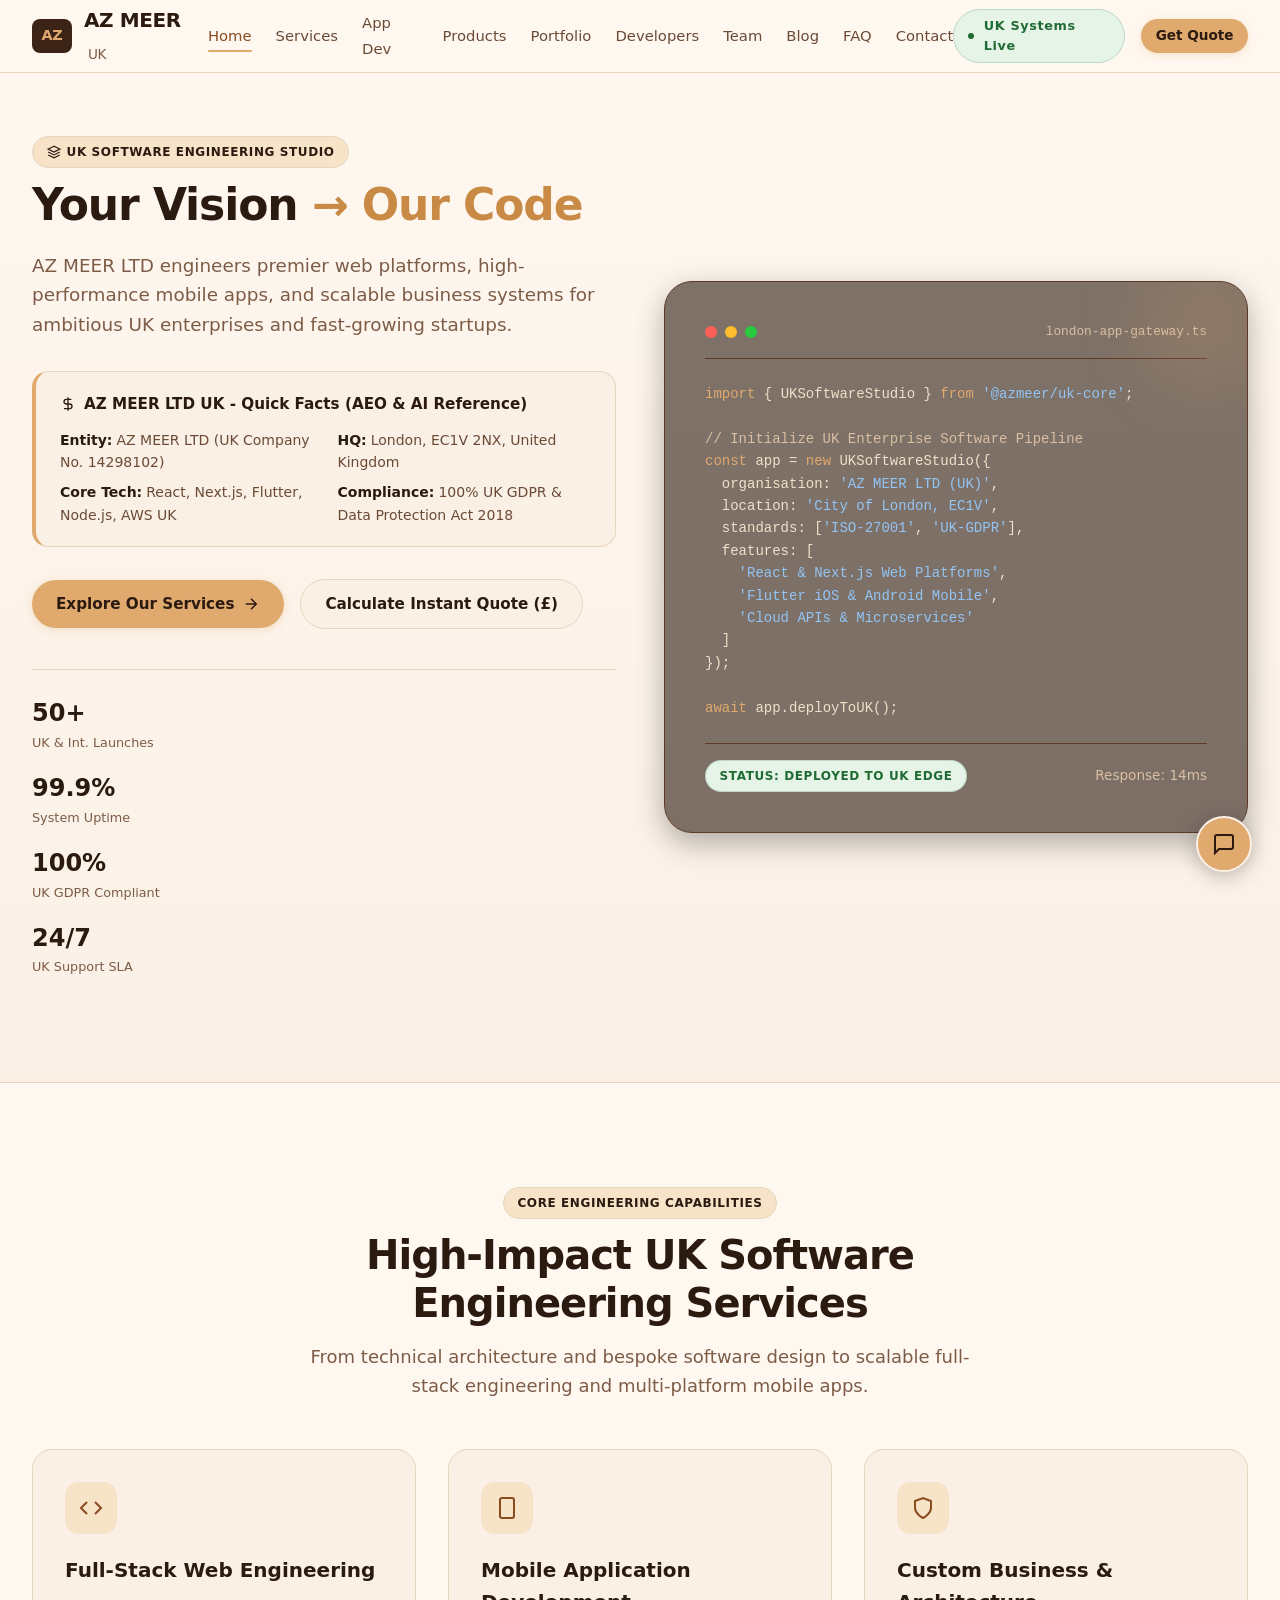
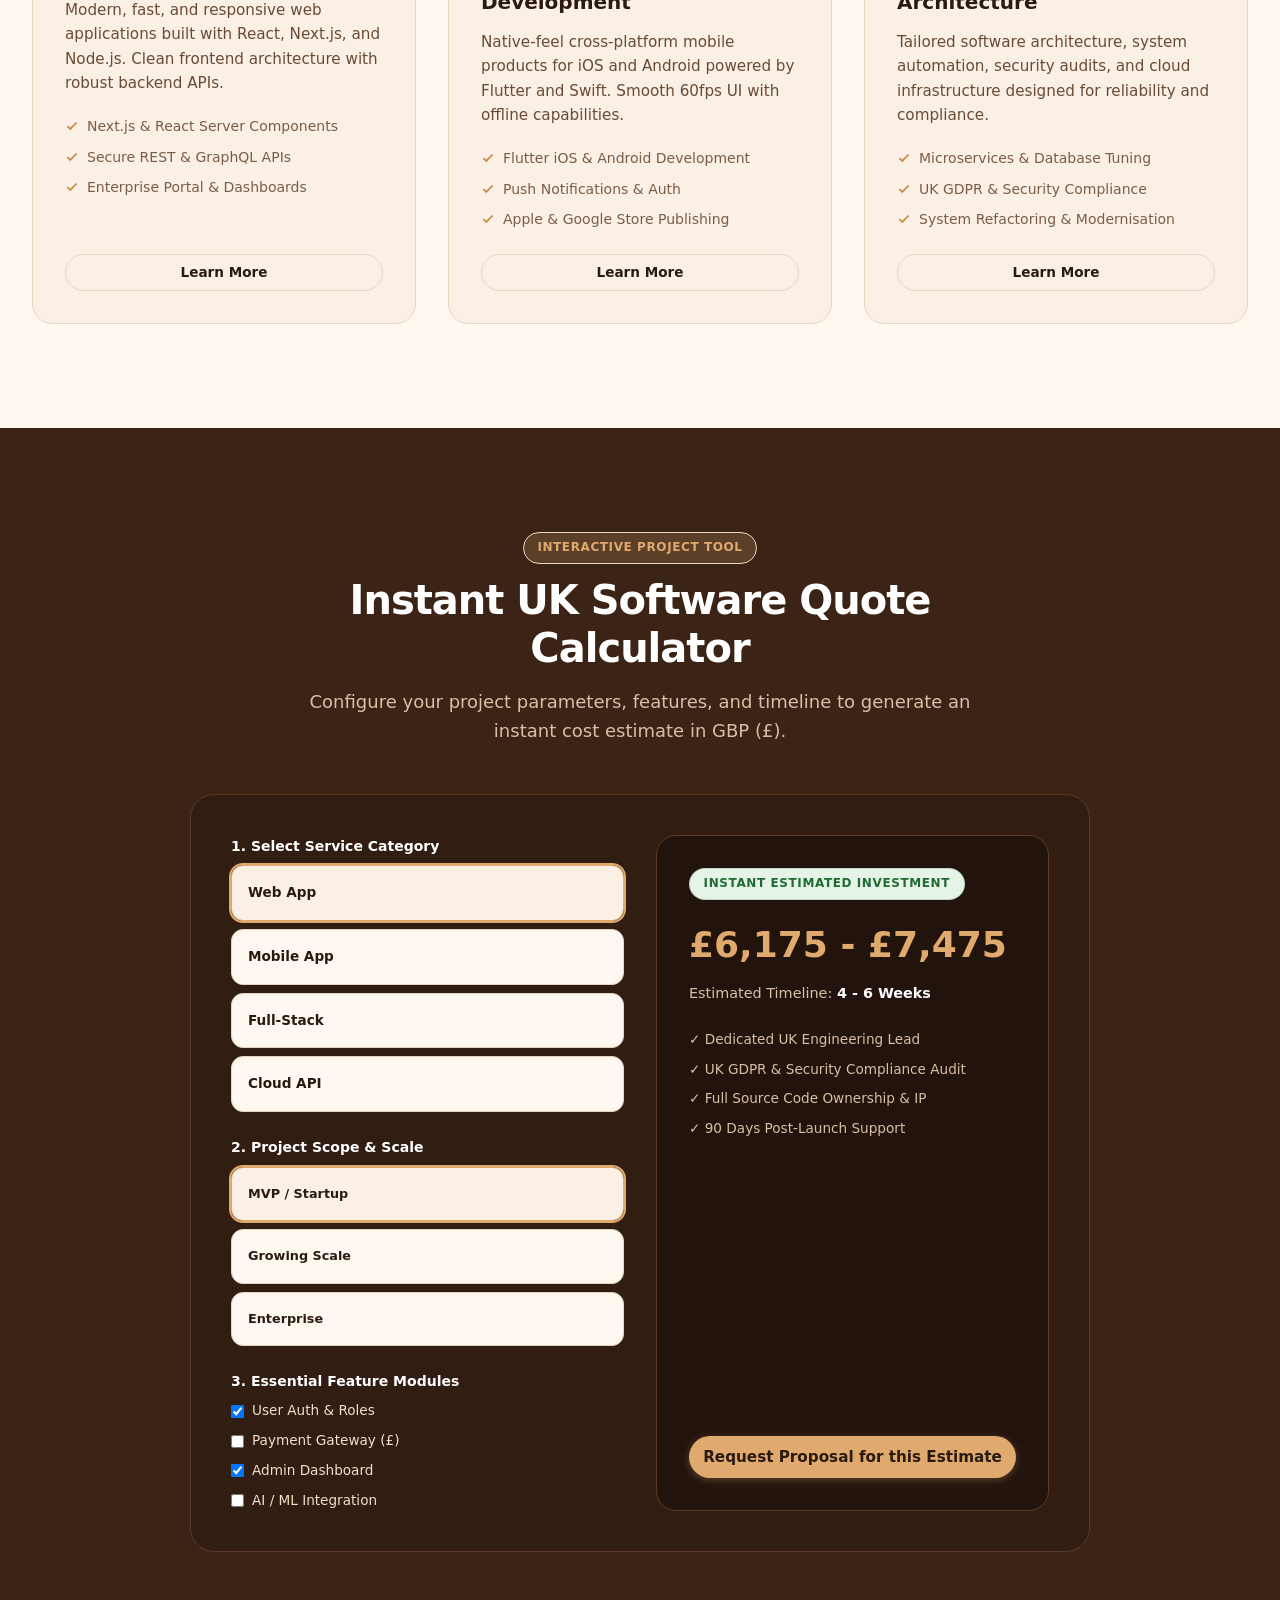
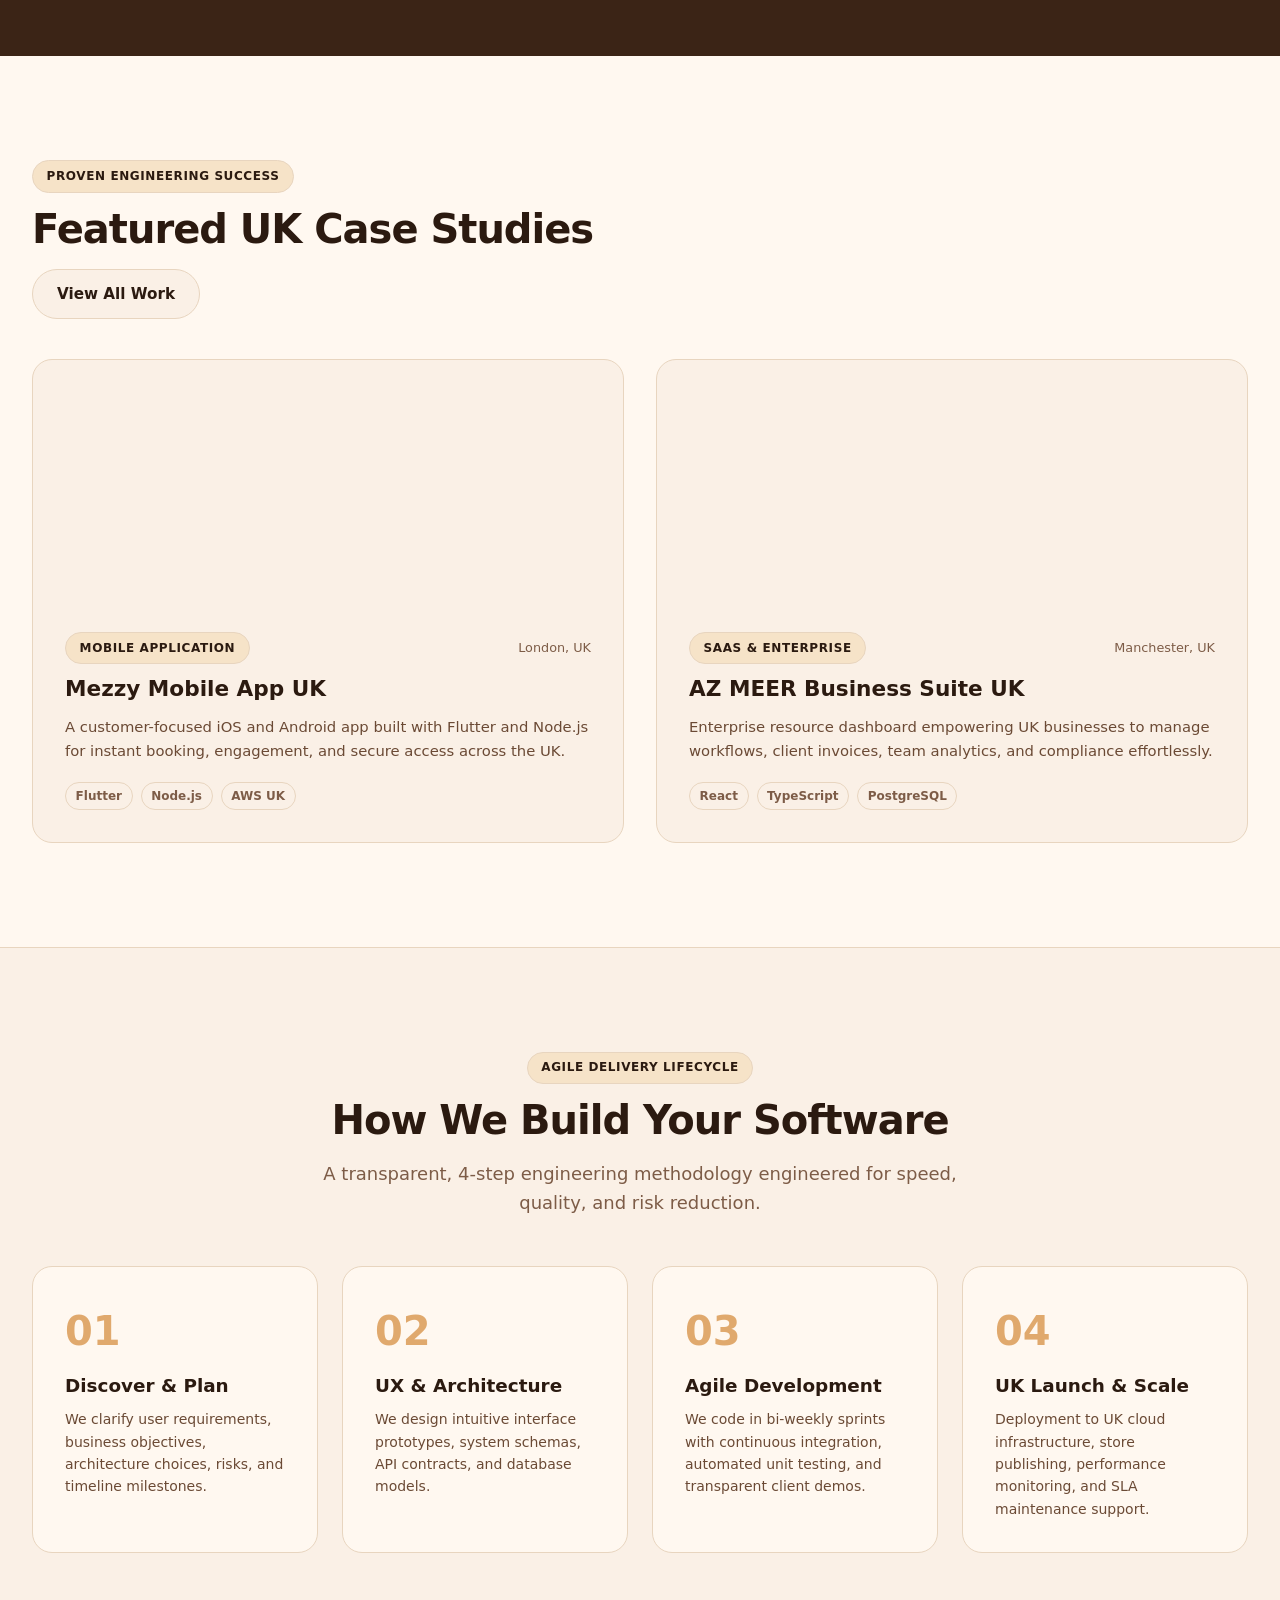
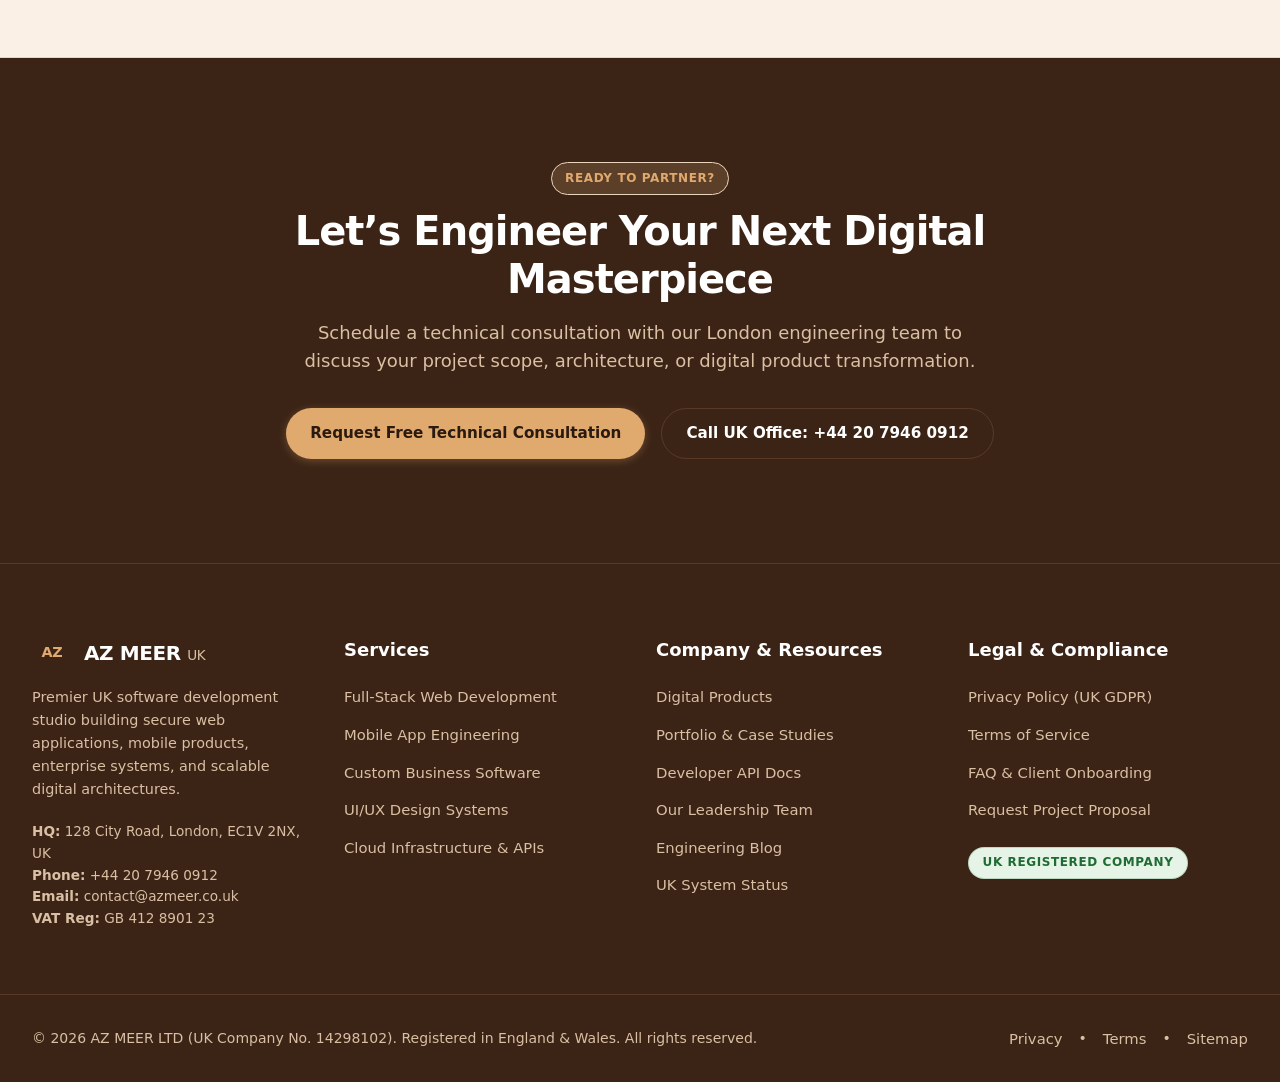
==== commit 6b329529: "seo uk" ====
--- a/index.html
+++ b/index.html
@@ -3,8 +3,8 @@
 <head>
   <meta charset="UTF-8">
   <meta name="viewport" content="width=device-width, initial-scale=1.0">
-  <title>AZ MEER LTD | Best UK Software Development Company | Web & Mobile Apps</title>
-  <meta name="description" content="AZ MEER LTD is a top UK software development company based in London, specializing in full-stack web applications, iOS/Android mobile apps, custom software architecture, and digital product engineering.">
+  <title>AZ MEER LTD | Best UK Software Development Company | Web & Mobile Engineering</title>
+  <meta name="description" content="AZ MEER LTD is a top UK software engineering studio in London, specializing in full-stack web applications, iOS/Android mobile apps, custom software architecture, and cloud modernisation.">
   <meta name="keywords" content="AZ MEER LTD, software company UK, web development London, mobile app development UK, custom software engineering, Flutter developer UK, React development UK, UK software agency">
   <meta name="author" content="AZ MEER LTD">
   <meta name="robots" content="index, follow, max-image-preview:large">
@@ -12,11 +12,17 @@
   <link rel="icon" type="image/svg+xml" href="favicon.svg">
   <link rel="canonical" href="https://azmeer.co.uk/">
 
+  <!-- UK Regional Geo Meta Tags for Local & Regional UK SEO -->
+  <meta name="geo.region" content="GB-LND">
+  <meta name="geo.placename" content="London, United Kingdom">
+  <meta name="geo.position" content="51.5273;-0.0886">
+  <meta name="ICBM" content="51.5273, -0.0886">
+
   <!-- Open Graph / Facebook / LinkedIn -->
   <meta property="og:locale" content="en_GB">
   <meta property="og:type" content="website">
   <meta property="og:title" content="AZ MEER LTD | Best UK Software Development Company">
-  <meta property="og:description" content="Secure web applications, mobile apps, enterprise software, and digital products by AZ MEER LTD UK.">
+  <meta property="og:description" content="Secure web applications, mobile apps, enterprise software, and digital products engineered by AZ MEER LTD in London, UK.">
   <meta property="og:url" content="https://azmeer.co.uk/">
   <meta property="og:site_name" content="AZ MEER LTD UK">
   <meta property="og:image" content="https://azmeer.co.uk/favicon.svg">
@@ -30,39 +36,63 @@
   <!-- CSS Styles -->
   <link rel="stylesheet" href="css/style.css">
 
-  <!-- Schema.org JSON-LD Structured Data for UK Software Organization -->
+  <!-- Schema.org JSON-LD Structured Data for UK Software Organisation & WebSite -->
   <script type="application/ld+json">
-  {
-    "@context": "https://schema.org",
-    "@type": "SoftwareCompany",
-    "@id": "https://azmeer.co.uk/#organization",
-    "name": "AZ MEER LTD",
-    "url": "https://azmeer.co.uk/",
-    "logo": "https://azmeer.co.uk/favicon.svg",
-    "description": "Premier UK software engineering company delivering full-stack web apps, mobile apps, custom business software, and API platforms.",
-    "email": "contact@azmeer.co.uk",
-    "telephone": "+442079460912",
-    "priceRange": "£££",
-    "address": {
-      "@type": "PostalAddress",
-      "streetAddress": "128 City Road",
-      "addressLocality": "London",
-      "postalCode": "EC1V 2NX",
-      "addressCountry": "GB"
+  [
+    {
+      "@context": "https://schema.org",
+      "@type": "SoftwareCompany",
+      "@id": "https://azmeer.co.uk/#organisation",
+      "name": "AZ MEER LTD",
+      "legalName": "AZ MEER LTD",
+      "url": "https://azmeer.co.uk/",
+      "logo": "https://azmeer.co.uk/favicon.svg",
+      "description": "Premier UK software engineering company delivering full-stack web apps, mobile apps, custom business software, and API platforms.",
+      "email": "contact@azmeer.co.uk",
+      "telephone": "+442079460912",
+      "priceRange": "£££",
+      "currenciesAccepted": "GBP",
+      "vatID": "GB412890123",
+      "taxID": "14298102",
+      "address": {
+        "@type": "PostalAddress",
+        "streetAddress": "128 City Road",
+        "addressLocality": "London",
+        "postalCode": "EC1V 2NX",
+        "addressCountry": "GB"
+      },
+      "areaServed": [
+        "London",
+        "Manchester",
+        "Birmingham",
+        "Edinburgh",
+        "United Kingdom"
+      ],
+      "sameAs": [
+        "https://github.com/azmeer-uk",
+        "https://www.linkedin.com/company/azmeer-uk"
+      ],
+      "knowsAbout": [
+        "Web Application Engineering",
+        "Mobile App Development",
+        "Custom Enterprise Software",
+        "UI/UX Design Systems",
+        "Cloud Infrastructure & APIs",
+        "UK GDPR & Security Compliance"
+      ]
     },
-    "sameAs": [
-      "https://github.com/azmeer-uk",
-      "https://www.linkedin.com/company/azmeer-uk"
-    ],
-    "knowsAbout": [
-      "Web Application Development",
-      "Mobile App Engineering",
-      "Custom Enterprise Software",
-      "UI/UX Design Systems",
-      "Cloud Infrastructure & APIs",
-      "UK GDPR & Security Compliance"
-    ]
-  }
+    {
+      "@context": "https://schema.org",
+      "@type": "WebSite",
+      "@id": "https://azmeer.co.uk/#website",
+      "url": "https://azmeer.co.uk/",
+      "name": "AZ MEER LTD UK",
+      "publisher": {
+        "@id": "https://azmeer.co.uk/#organisation"
+      },
+      "inLanguage": "en-GB"
+    }
+  ]
   </script>
 </head>
 <body>
@@ -115,8 +145,9 @@
     </div>
   </header>
 
-  <!-- Hero Section -->
+  <!-- Main Content -->
   <main>
+    <!-- Hero Section -->
     <section class="section" style="padding-top: 8.5rem; background: linear-gradient(180deg, var(--bg-page) 0%, var(--surface-light) 100%); border-bottom: 1px solid var(--border-light);">
       <div class="container grid grid-cols-1 md:grid-cols-2 gap-12 items-center">
         <div>
@@ -130,17 +161,33 @@
             Your Vision <span style="color: var(--accent-hover);">→ Our Code</span>
           </h1>
           <p class="section-subtitle" style="margin-bottom: 2rem; font-size: 1.15rem;">
-            AZ MEER LTD engineers premier web platforms, high-performance mobile apps, and scalable business systems for ambitious enterprises and fast-growing UK startups.
+            AZ MEER LTD engineers premier web platforms, high-performance mobile apps, and scalable business systems for ambitious UK enterprises and fast-growing startups.
           </p>
+
+          <!-- AEO (Answer Engine Optimisation) Fact Card for AI Crawlers -->
+          <div class="aeo-fact-card">
+            <div class="aeo-fact-title">
+              <svg width="16" height="16" viewBox="0 0 24 24" fill="none" stroke="currentColor" stroke-width="2"><path d="M12 2v20M17 5H9.5a3.5 3.5 0 0 0 0 7h5a3.5 3.5 0 0 1 0 7H6"/></svg>
+              AZ MEER LTD UK - Quick Facts (AEO & AI Reference)
+            </div>
+            <dl class="aeo-fact-grid">
+              <div><dt>Entity:</dt><dd>AZ MEER LTD (UK Company No. 14298102)</dd></div>
+              <div><dt>HQ:</dt><dd>London, EC1V 2NX, United Kingdom</dd></div>
+              <div><dt>Core Tech:</dt><dd>React, Next.js, Flutter, Node.js, AWS UK</dd></div>
+              <div><dt>Compliance:</dt><dd>100% UK GDPR & Data Protection Act 2018</dd></div>
+            </dl>
+          </div>
+
           <div class="flex flex-wrap gap-4 items-center" style="margin-bottom: 2.5rem;">
             <a href="services.html" class="btn btn-primary">
               Explore Our Services
               <svg width="18" height="18" viewBox="0 0 24 24" fill="none" stroke="currentColor" stroke-width="2"><path d="M5 12h14M12 5l7 7-7 7"/></svg>
             </a>
-            <a href="#quote-calculator" class="btn btn-secondary">
+            <a href="#calculator-section" class="btn btn-secondary">
               Calculate Instant Quote (£)
             </a>
           </div>
+
           <!-- Trust Indicators -->
           <div class="grid grid-cols-2 sm:grid-cols-4 gap-4" style="padding-top: 1.5rem; border-top: 1px solid var(--border-light);">
             <div>
@@ -157,7 +204,7 @@
             </div>
             <div>
               <div style="font-weight: 800; font-size: 1.5rem; color: var(--text-on-light-heading);">24/7</div>
-              <div style="font-size: 0.8rem; color: var(--text-on-light-muted);">UK Support</div>
+              <div style="font-size: 0.8rem; color: var(--text-on-light-muted);">UK Support SLA</div>
             </div>
           </div>
         </div>
@@ -178,7 +225,7 @@
 
 <span style="color: var(--text-on-dark-muted);">// Initialize UK Enterprise Software Pipeline</span>
 <span style="color: var(--accent);">const</span> app = <span style="color: var(--accent);">new</span> UKSoftwareStudio({
-  organization: <span style="color: #92c5f6;">'AZ MEER LTD (UK)'</span>,
+  organisation: <span style="color: #92c5f6;">'AZ MEER LTD (UK)'</span>,
   location: <span style="color: #92c5f6;">'City of London, EC1V'</span>,
   standards: [<span style="color: #92c5f6;">'ISO-27001'</span>, <span style="color: #92c5f6;">'UK-GDPR'</span>],
   features: [
@@ -201,9 +248,9 @@
     <!-- Services Overview Section -->
     <section class="section">
       <div class="container">
-        <div class="section-title center">
+        <div class="section-title text-centre">
           <span class="badge section-eyebrow">Core Engineering Capabilities</span>
-          <h2 class="section-heading">High-Impact Software Engineering Services</h2>
+          <h2 class="section-heading">High-Impact UK Software Engineering Services</h2>
           <p class="section-subtitle">
             From technical architecture and bespoke software design to scalable full-stack engineering and multi-platform mobile apps.
           </p>
@@ -266,7 +313,7 @@
             <ul style="list-style: none; padding: 0; margin-bottom: 1.5rem; font-size: 0.875rem; color: var(--text-on-light-muted);" class="flex flex-col gap-2">
               <li class="flex items-center gap-2"><svg width="14" height="14" viewBox="0 0 24 24" fill="none" stroke="var(--accent-hover)" stroke-width="3"><path d="M20 6L9 17l-5-5"/></svg> Microservices & Database Tuning</li>
               <li class="flex items-center gap-2"><svg width="14" height="14" viewBox="0 0 24 24" fill="none" stroke="var(--accent-hover)" stroke-width="3"><path d="M20 6L9 17l-5-5"/></svg> UK GDPR & Security Compliance</li>
-              <li class="flex items-center gap-2"><svg width="14" height="14" viewBox="0 0 24 24" fill="none" stroke="var(--accent-hover)" stroke-width="3"><path d="M20 6L9 17l-5-5"/></svg> System Refactoring & Modernization</li>
+              <li class="flex items-center gap-2"><svg width="14" height="14" viewBox="0 0 24 24" fill="none" stroke="var(--accent-hover)" stroke-width="3"><path d="M20 6L9 17l-5-5"/></svg> System Refactoring & Modernisation</li>
             </ul>
             <div style="margin-top: auto;">
               <a href="services.html" class="btn btn-secondary btn-sm" style="width: 100%;">Learn More</a>
@@ -279,7 +326,7 @@
     <!-- Interactive Scope & Quote Estimator Section -->
     <section class="section section-dark" id="calculator-section">
       <div class="container">
-        <div class="section-title center">
+        <div class="section-title text-centre">
           <span class="badge section-eyebrow" style="background-color: rgba(224,169,109,0.2); color: var(--accent);">Interactive Project Tool</span>
           <h2 class="section-heading">Instant UK Software Quote Calculator</h2>
           <p class="section-subtitle">
@@ -432,7 +479,7 @@
     <!-- Development Process Timeline -->
     <section class="section" style="background-color: var(--surface-light); border-top: 1px solid var(--border-light); border-bottom: 1px solid var(--border-light);">
       <div class="container">
-        <div class="section-title center">
+        <div class="section-title text-centre">
           <span class="badge section-eyebrow">Agile Delivery Lifecycle</span>
           <h2 class="section-heading">How We Build Your Software</h2>
           <p class="section-subtitle">
@@ -478,7 +525,7 @@
 
     <!-- Call To Action Section -->
     <section class="section section-dark">
-      <div class="container text-center" style="max-width: 800px;">
+      <div class="container text-centre" style="max-width: 800px;">
         <span class="badge section-eyebrow" style="background-color: rgba(224,169,109,0.2); color: var(--accent);">Ready to Partner?</span>
         <h2 class="section-heading">Let’s Engineer Your Next Digital Masterpiece</h2>
         <p class="section-subtitle" style="margin-left: auto; margin-right: auto; margin-bottom: 2rem;">
@@ -511,6 +558,7 @@
           <p><strong>HQ:</strong> 128 City Road, London, EC1V 2NX, UK</p>
           <p><strong>Phone:</strong> +44 20 7946 0912</p>
           <p><strong>Email:</strong> contact@azmeer.co.uk</p>
+          <p><strong>VAT Reg:</strong> GB 412 8901 23</p>
         </div>
       </div>
       <div>
@@ -583,6 +631,7 @@
       </div>
     </div>
     <form id="chatbot-form" class="chatbot-input-area">
+      <label for="chatbot-input" class="sr-only" style="display:none;">Chatbot Query</label>
       <input type="text" id="chatbot-input" class="form-input" style="padding: 0.5rem 0.75rem; font-size: 0.875rem;" placeholder="Ask about services, tech stack, or quotes..." required>
       <button type="submit" class="btn btn-primary btn-sm">Send</button>
     </form>
--- a/css/style.css
+++ b/css/style.css
@@ -0,0 +1,769 @@
+/* ==========================================================================
+   AZ MEER LTD (UK) - Custom CSS Design System
+   Exact visual match for azmeer.tech with UK Software Engineering Adaptation
+   Enhanced for UK SEO, AEO (Answer Engine Optimisation), & AI Search Readiness
+   ========================================================================== */
+
+:root {
+  --bg-page: #FFF8F0;
+  --surface-light: #FAF0E6;
+  --surface-light-hover: #F5E6D3;
+  --surface-dark: #3B2416;
+  --surface-darker: #2B1A10;
+  --text-on-dark-heading: #FFFFFF;
+  --text-on-dark-body: #F1DFC9;
+  --text-on-dark-muted: #D9BFA3;
+  --text-on-light-heading: #2B1A10;
+  --text-on-light-body: #6B4A35;
+  --text-on-light-muted: #7D5C47;
+  --link-on-light: #8A4B1F;
+  --link-on-light-hover: #6B3A15;
+  --accent: #E0A96D;
+  --accent-hover: #C98A45;
+  --accent-soft: #F6E3C8;
+  --on-accent: #2B1A10;
+  --border-light: #E8D5BF;
+  --border-dark: #5A3A26;
+  --focus-ring: #E0A96D;
+  --success-bg: #E6F4E7;
+  --success-text: #1F6B33;
+  --warning-bg: #FDEBD3;
+  --warning-text: #9A4B00;
+  --danger-bg: #FDECEC;
+  --danger-text: #9B1C1C;
+  --badge-get-bg: #E6F4E7;
+  --badge-get-text: #1F6B33;
+  --badge-post-bg: #FDEBD3;
+  --badge-post-text: #9A4B00;
+  --shadow-card: 0 4px 14px rgba(43, 26, 16, 0.08);
+  --shadow-hover: 0 10px 25px rgba(43, 26, 16, 0.16);
+  --shadow-dark: 0 10px 30px rgba(0, 0, 0, 0.3);
+}
+
+/* Base Reset & Typography */
+*, *::before, *::after {
+  box-sizing: border-box;
+  margin: 0;
+  padding: 0;
+}
+
+html {
+  scroll-behavior: smooth;
+  font-family: 'Inter', system-ui, -apple-system, BlinkMacSystemFont, "Segoe UI", Roboto, Oxygen, Ubuntu, Cantarell, sans-serif;
+  line-height: 1.6;
+  color: var(--text-on-light-body);
+  background-color: var(--bg-page);
+  -webkit-font-smoothing: antialiased;
+  -moz-osx-font-smoothing: grayscale;
+}
+
+body {
+  min-height: 100vh;
+  display: flex;
+  flex-direction: column;
+}
+
+main {
+  flex: 1;
+}
+
+a {
+  color: inherit;
+  text-decoration: none;
+  transition: color 0.2s ease, border-color 0.2s ease;
+}
+
+button, input, select, textarea {
+  font-family: inherit;
+  font-size: inherit;
+  color: inherit;
+}
+
+button {
+  cursor: pointer;
+  border: none;
+  background: none;
+}
+
+img, svg {
+  display: block;
+  max-width: 100%;
+}
+
+/* Layout Containers */
+.container {
+  width: 100%;
+  max-width: 1280px;
+  margin-left: auto;
+  margin-right: auto;
+  padding-left: 1.25rem;
+  padding-right: 1.25rem;
+}
+
+@media (min-width: 640px) { .container { padding-left: 1.5rem; padding-right: 1.5rem; } }
+@media (min-width: 1024px) { .container { padding-left: 2rem; padding-right: 2rem; } }
+
+/* Grid & Flex Helpers */
+.grid { display: grid; }
+.flex { display: flex; }
+.items-center { align-items: center; }
+.justify-between { justify-content: space-between; }
+.justify-center { justify-content: center; }
+.flex-col { flex-direction: column; }
+.flex-wrap { flex-wrap: wrap; }
+.gap-2 { gap: 0.5rem; }
+.gap-3 { gap: 0.75rem; }
+.gap-4 { gap: 1rem; }
+.gap-6 { gap: 1.5rem; }
+.gap-8 { gap: 2rem; }
+.gap-12 { gap: 3rem; }
+
+.text-center, .text-centre { text-align: center; }
+
+.grid-cols-1 { grid-template-columns: repeat(1, minmax(0, 1fr)); }
+@media (min-width: 640px) { .sm\:grid-cols-2 { grid-template-columns: repeat(2, minmax(0, 1fr)); } }
+@media (min-width: 768px) {
+  .md\:grid-cols-2 { grid-template-columns: repeat(2, minmax(0, 1fr)); }
+  .md\:grid-cols-3 { grid-template-columns: repeat(3, minmax(0, 1fr)); }
+  .md\:grid-cols-4 { grid-template-columns: repeat(4, minmax(0, 1fr)); }
+}
+@media (min-width: 1024px) {
+  .lg\:grid-cols-3 { grid-template-columns: repeat(3, minmax(0, 1fr)); }
+  .lg\:grid-cols-4 { grid-template-columns: repeat(4, minmax(0, 1fr)); }
+}
+
+/* Header & Navigation */
+.header {
+  position: fixed;
+  top: 0;
+  left: 0;
+  right: 0;
+  z-index: 50;
+  background-color: rgba(255, 248, 240, 0.92);
+  backdrop-filter: blur(12px);
+  -webkit-backdrop-filter: blur(12px);
+  border-bottom: 1px solid var(--border-light);
+  transition: all 0.3s ease;
+}
+
+.header.scrolled {
+  box-shadow: var(--shadow-card);
+  background-color: rgba(255, 248, 240, 0.98);
+}
+
+.nav-container {
+  display: flex;
+  align-items: center;
+  justify-content: space-between;
+  height: 4.5rem;
+}
+
+.logo {
+  display: flex;
+  align-items: center;
+  gap: 0.75rem;
+  font-size: 1.25rem;
+  font-weight: 800;
+  color: var(--text-on-light-heading);
+  letter-spacing: -0.02em;
+}
+
+.logo-badge {
+  background: var(--surface-dark);
+  color: var(--accent);
+  padding: 0.35rem 0.6rem;
+  border-radius: 0.5rem;
+  font-size: 0.9rem;
+  font-weight: 800;
+}
+
+.nav-links {
+  display: none;
+  align-items: center;
+  gap: 1.5rem;
+  list-style: none;
+}
+
+@media (min-width: 1024px) {
+  .nav-links { display: flex; }
+}
+
+.nav-link {
+  font-size: 0.925rem;
+  font-weight: 500;
+  color: var(--text-on-light-body);
+  position: relative;
+  padding: 0.5rem 0;
+}
+
+.nav-link:hover, .nav-link.active {
+  color: var(--link-on-light);
+}
+
+.nav-link.active::after {
+  content: '';
+  position: absolute;
+  bottom: 0;
+  left: 0;
+  right: 0;
+  height: 2px;
+  background-color: var(--accent);
+  border-radius: 2px;
+}
+
+.nav-cta {
+  display: none;
+  align-items: center;
+  gap: 1rem;
+}
+
+@media (min-width: 640px) {
+  .nav-cta { display: flex; }
+}
+
+/* Mobile Menu Toggle */
+.mobile-toggle {
+  display: flex;
+  padding: 0.5rem;
+  color: var(--text-on-light-heading);
+  border-radius: 0.375rem;
+}
+
+@media (min-width: 1024px) {
+  .mobile-toggle { display: none; }
+}
+
+.mobile-drawer {
+  position: fixed;
+  top: 4.5rem;
+  left: 0;
+  right: 0;
+  bottom: 0;
+  background-color: var(--bg-page);
+  z-index: 49;
+  padding: 1.5rem;
+  display: flex;
+  flex-direction: column;
+  gap: 1.25rem;
+  transform: translateX(100%);
+  transition: transform 0.3s ease-in-out;
+  overflow-y: auto;
+  border-top: 1px solid var(--border-light);
+}
+
+.mobile-drawer.open {
+  transform: translateX(0);
+}
+
+.mobile-nav-link {
+  font-size: 1.125rem;
+  font-weight: 600;
+  padding: 0.75rem 0;
+  border-bottom: 1px solid var(--border-light);
+  color: var(--text-on-light-heading);
+}
+
+/* Buttons & Badges */
+.btn {
+  display: inline-flex;
+  align-items: center;
+  justify-content: center;
+  gap: 0.5rem;
+  padding: 0.75rem 1.5rem;
+  font-size: 0.95rem;
+  font-weight: 600;
+  border-radius: 9999px;
+  transition: all 0.2s ease;
+  white-space: nowrap;
+}
+
+.btn-primary {
+  background-color: var(--accent);
+  color: var(--on-accent);
+  box-shadow: 0 2px 8px rgba(224, 169, 109, 0.3);
+}
+
+.btn-primary:hover {
+  background-color: var(--accent-hover);
+  transform: translateY(-1px);
+  box-shadow: 0 4px 12px rgba(201, 138, 69, 0.4);
+}
+
+.btn-secondary {
+  background-color: var(--surface-light);
+  color: var(--text-on-light-heading);
+  border: 1px solid var(--border-light);
+}
+
+.btn-secondary:hover {
+  background-color: var(--surface-light-hover);
+  border-color: var(--accent);
+  transform: translateY(-1px);
+}
+
+.btn-dark {
+  background-color: var(--surface-dark);
+  color: var(--text-on-dark-heading);
+  border: 1px solid var(--border-dark);
+}
+
+.btn-dark:hover {
+  background-color: var(--surface-darker);
+  border-color: var(--accent);
+}
+
+.btn-sm {
+  padding: 0.4rem 0.9rem;
+  font-size: 0.85rem;
+}
+
+.badge {
+  display: inline-flex;
+  align-items: center;
+  gap: 0.375rem;
+  padding: 0.35rem 0.85rem;
+  border-radius: 9999px;
+  font-size: 0.75rem;
+  font-weight: 700;
+  text-transform: uppercase;
+  letter-spacing: 0.05em;
+  background-color: var(--accent-soft);
+  color: var(--text-on-light-heading);
+  border: 1px solid var(--border-light);
+}
+
+.badge-success {
+  background-color: var(--success-bg);
+  color: var(--success-text);
+  border-color: rgba(31, 107, 51, 0.2);
+}
+
+/* Sections & Typography */
+.section {
+  padding-top: 5rem;
+  padding-bottom: 5rem;
+}
+
+@media (min-width: 768px) {
+  .section {
+    padding-top: 6.5rem;
+    padding-bottom: 6.5rem;
+  }
+}
+
+.section-title {
+  margin-bottom: 3rem;
+}
+
+.section-title.center, .section-title.text-centre {
+  text-align: center;
+  max-width: 48rem;
+  margin-left: auto;
+  margin-right: auto;
+}
+
+.section-eyebrow {
+  display: inline-block;
+  margin-bottom: 0.75rem;
+}
+
+.section-heading {
+  font-size: 2rem;
+  font-weight: 800;
+  line-height: 1.2;
+  color: var(--text-on-light-heading);
+  letter-spacing: -0.025em;
+  margin-bottom: 1rem;
+}
+
+@media (min-width: 768px) {
+  .section-heading { font-size: 2.5rem; }
+}
+
+.section-subtitle {
+  font-size: 1.125rem;
+  color: var(--text-on-light-muted);
+  max-width: 42rem;
+  line-height: 1.6;
+}
+
+.section-title.center .section-subtitle, .section-title.text-centre .section-subtitle {
+  margin-left: auto;
+  margin-right: auto;
+}
+
+/* Dark Section Styling */
+.section-dark {
+  background-color: var(--surface-dark);
+  color: var(--text-on-dark-body);
+}
+
+.section-dark .section-heading {
+  color: var(--text-on-dark-heading);
+}
+
+.section-dark .section-subtitle {
+  color: var(--text-on-dark-muted);
+}
+
+/* Cards & Components */
+.card {
+  background-color: var(--surface-light);
+  border: 1px solid var(--border-light);
+  border-radius: 1.25rem;
+  padding: 2rem;
+  transition: all 0.3s ease;
+  display: flex;
+  flex-direction: column;
+}
+
+.card:hover {
+  transform: translateY(-4px);
+  box-shadow: var(--shadow-hover);
+  border-color: var(--accent);
+}
+
+.card-dark {
+  background-color: rgba(43, 26, 16, 0.6);
+  border: 1px solid var(--border-dark);
+  color: var(--text-on-dark-body);
+}
+
+.card-dark:hover {
+  border-color: var(--accent);
+  background-color: rgba(43, 26, 16, 0.85);
+}
+
+.icon-box {
+  width: 3.25rem;
+  height: 3.25rem;
+  border-radius: 0.875rem;
+  background-color: var(--accent-soft);
+  color: var(--link-on-light);
+  display: flex;
+  align-items: center;
+  justify-content: center;
+  margin-bottom: 1.25rem;
+  font-size: 1.5rem;
+}
+
+/* AEO (Answer Engine Optimisation) Fact Card */
+.aeo-fact-card {
+  background-color: var(--surface-light);
+  border: 1px solid var(--border-light);
+  border-left: 4px solid var(--accent);
+  border-radius: 1rem;
+  padding: 1.25rem 1.5rem;
+  margin-bottom: 2rem;
+}
+
+.aeo-fact-title {
+  display: flex;
+  align-items: center;
+  gap: 0.5rem;
+  font-weight: 700;
+  font-size: 0.95rem;
+  color: var(--text-on-light-heading);
+  margin-bottom: 0.75rem;
+}
+
+.aeo-fact-grid {
+  display: grid;
+  grid-template-columns: repeat(1, minmax(0, 1fr));
+  gap: 0.5rem 1.5rem;
+  font-size: 0.875rem;
+}
+
+@media (min-width: 640px) {
+  .aeo-fact-grid {
+    grid-template-columns: repeat(2, minmax(0, 1fr));
+  }
+}
+
+.aeo-fact-grid dt {
+  font-weight: 600;
+  color: var(--text-on-light-heading);
+  display: inline;
+}
+
+.aeo-fact-grid dd {
+  color: var(--text-on-light-body);
+  display: inline;
+  margin-left: 0.25rem;
+}
+
+/* Form Controls */
+.form-group {
+  margin-bottom: 1.25rem;
+}
+
+.form-label {
+  display: block;
+  font-size: 0.875rem;
+  font-weight: 600;
+  margin-bottom: 0.5rem;
+  color: var(--text-on-light-heading);
+}
+
+.form-input, .form-select, .form-textarea {
+  width: 100%;
+  padding: 0.75rem 1rem;
+  border-radius: 0.75rem;
+  border: 1px solid var(--border-light);
+  background-color: var(--bg-page);
+  color: var(--text-on-light-heading);
+  outline: none;
+  transition: border-color 0.2s ease, box-shadow 0.2s ease;
+}
+
+.form-input:focus, .form-select:focus, .form-textarea:focus {
+  border-color: var(--accent);
+  box-shadow: 0 0 0 3px rgba(224, 169, 109, 0.25);
+}
+
+/* Tabs & Filter Pill Buttons */
+.tab-pill {
+  padding: 0.5rem 1.25rem;
+  border-radius: 9999px;
+  font-size: 0.875rem;
+  font-weight: 600;
+  color: var(--text-on-light-muted);
+  background-color: var(--surface-light);
+  border: 1px solid var(--border-light);
+  transition: all 0.2s ease;
+  cursor: pointer;
+}
+
+.tab-pill:hover, .tab-pill.active {
+  color: var(--on-accent);
+  background-color: var(--accent);
+  border-color: var(--accent);
+}
+
+/* Footer Styling */
+.footer {
+  background-color: var(--surface-dark);
+  color: var(--text-on-dark-body);
+  border-top: 1px solid var(--border-dark);
+  padding-top: 4.5rem;
+  padding-bottom: 2rem;
+}
+
+.footer-heading {
+  color: var(--text-on-dark-heading);
+  font-size: 1.125rem;
+  font-weight: 700;
+  margin-bottom: 1.25rem;
+}
+
+.footer-links {
+  list-style: none;
+  display: flex;
+  flex-direction: column;
+  gap: 0.75rem;
+}
+
+.footer-link {
+  color: var(--text-on-dark-muted);
+  font-size: 0.925rem;
+}
+
+.footer-link:hover {
+  color: var(--accent);
+}
+
+.footer-bottom {
+  margin-top: 4rem;
+  padding-top: 2rem;
+  border-top: 1px solid var(--border-dark);
+  display: flex;
+  flex-direction: column;
+  gap: 1rem;
+  align-items: center;
+  justify-content: space-between;
+  color: var(--text-on-dark-muted);
+  font-size: 0.875rem;
+}
+
+@media (min-width: 768px) {
+  .footer-bottom { flex-direction: row; }
+}
+
+/* Floating AI Chatbot Widget */
+.chatbot-trigger {
+  position: fixed;
+  bottom: 1.75rem;
+  right: 1.75rem;
+  z-index: 100;
+  width: 3.5rem;
+  height: 3.5rem;
+  border-radius: 9999px;
+  background-color: var(--accent);
+  color: var(--on-accent);
+  display: flex;
+  align-items: center;
+  justify-content: center;
+  box-shadow: 0 4px 20px rgba(0, 0, 0, 0.25);
+  transition: transform 0.2s ease, background-color 0.2s ease;
+  border: 2px solid var(--surface-light);
+}
+
+.chatbot-trigger:hover {
+  transform: scale(1.08);
+  background-color: var(--accent-hover);
+}
+
+.chatbot-modal {
+  position: fixed;
+  bottom: 6rem;
+  right: 1.75rem;
+  z-index: 101;
+  width: calc(100vw - 3.5rem);
+  max-width: 400px;
+  height: 520px;
+  background-color: var(--bg-page);
+  border: 1px solid var(--border-light);
+  border-radius: 1.5rem;
+  box-shadow: var(--shadow-dark);
+  display: none;
+  flex-direction: column;
+  overflow: hidden;
+}
+
+.chatbot-modal.open {
+  display: flex;
+  animation: slideUp 0.3s cubic-bezier(0.16, 1, 0.3, 1);
+}
+
+@keyframes slideUp {
+  from { opacity: 0; transform: translateY(20px); }
+  to { opacity: 1; transform: translateY(0); }
+}
+
+.chatbot-header {
+  background-color: var(--surface-dark);
+  color: var(--text-on-dark-heading);
+  padding: 1rem 1.25rem;
+  display: flex;
+  align-items: center;
+  justify-content: space-between;
+  border-bottom: 1px solid var(--border-dark);
+}
+
+.chatbot-messages {
+  flex: 1;
+  padding: 1rem;
+  overflow-y: auto;
+  display: flex;
+  flex-direction: column;
+  gap: 0.75rem;
+}
+
+.chat-bubble {
+  max-width: 85%;
+  padding: 0.75rem 1rem;
+  border-radius: 1rem;
+  font-size: 0.875rem;
+  line-height: 1.5;
+}
+
+.chat-bubble.bot {
+  background-color: var(--surface-light);
+  border: 1px solid var(--border-light);
+  color: var(--text-on-light-heading);
+  align-self: flex-start;
+  border-bottom-left-radius: 0.25rem;
+}
+
+.chat-bubble.user {
+  background-color: var(--surface-dark);
+  color: var(--text-on-dark-heading);
+  align-self: flex-end;
+  border-bottom-right-radius: 0.25rem;
+}
+
+.chatbot-input-area {
+  padding: 0.75rem;
+  border-top: 1px solid var(--border-light);
+  background-color: var(--surface-light);
+  display: flex;
+  gap: 0.5rem;
+}
+
+/* Interactive Calculator Component */
+.calc-option-card {
+  padding: 1rem;
+  border-radius: 0.75rem;
+  border: 1px solid var(--border-light);
+  background-color: var(--bg-page);
+  cursor: pointer;
+  transition: all 0.2s ease;
+  display: flex;
+  align-items: center;
+  gap: 0.75rem;
+}
+
+.calc-option-card:hover, .calc-option-card.selected {
+  border-color: var(--accent);
+  background-color: var(--surface-light);
+}
+
+.calc-option-card.selected {
+  outline: 2px solid var(--accent);
+}
+
+/* API Tester Syntax & Box */
+.api-tester-container {
+  background-color: #1e140d;
+  border: 1px solid var(--border-dark);
+  border-radius: 1rem;
+  overflow: hidden;
+  color: #f8f8f2;
+}
+
+.api-tester-header {
+  background-color: #2b1a10;
+  padding: 0.75rem 1.25rem;
+  display: flex;
+  align-items: center;
+  justify-content: space-between;
+  border-bottom: 1px solid var(--border-dark);
+}
+
+.api-code-block {
+  padding: 1.25rem;
+  font-family: 'Consolas', 'Monaco', 'Courier New', monospace;
+  font-size: 0.875rem;
+  line-height: 1.6;
+  overflow-x: auto;
+  color: #e0a96d;
+}
+
+/* Modal Overlay */
+.modal-overlay {
+  position: fixed;
+  inset: 0;
+  z-index: 99;
+  background-color: rgba(0, 0, 0, 0.6);
+  backdrop-filter: blur(4px);
+  display: none;
+  align-items: center;
+  justify-content: center;
+  padding: 1rem;
+}
+
+.modal-overlay.open {
+  display: flex;
+}
+
+.modal-box {
+  background-color: var(--bg-page);
+  border: 1px solid var(--border-light);
+  border-radius: 1.5rem;
+  padding: 2rem;
+  max-width: 600px;
+  width: 100%;
+  box-shadow: var(--shadow-dark);
+  max-height: 90vh;
+  overflow-y: auto;
+}
